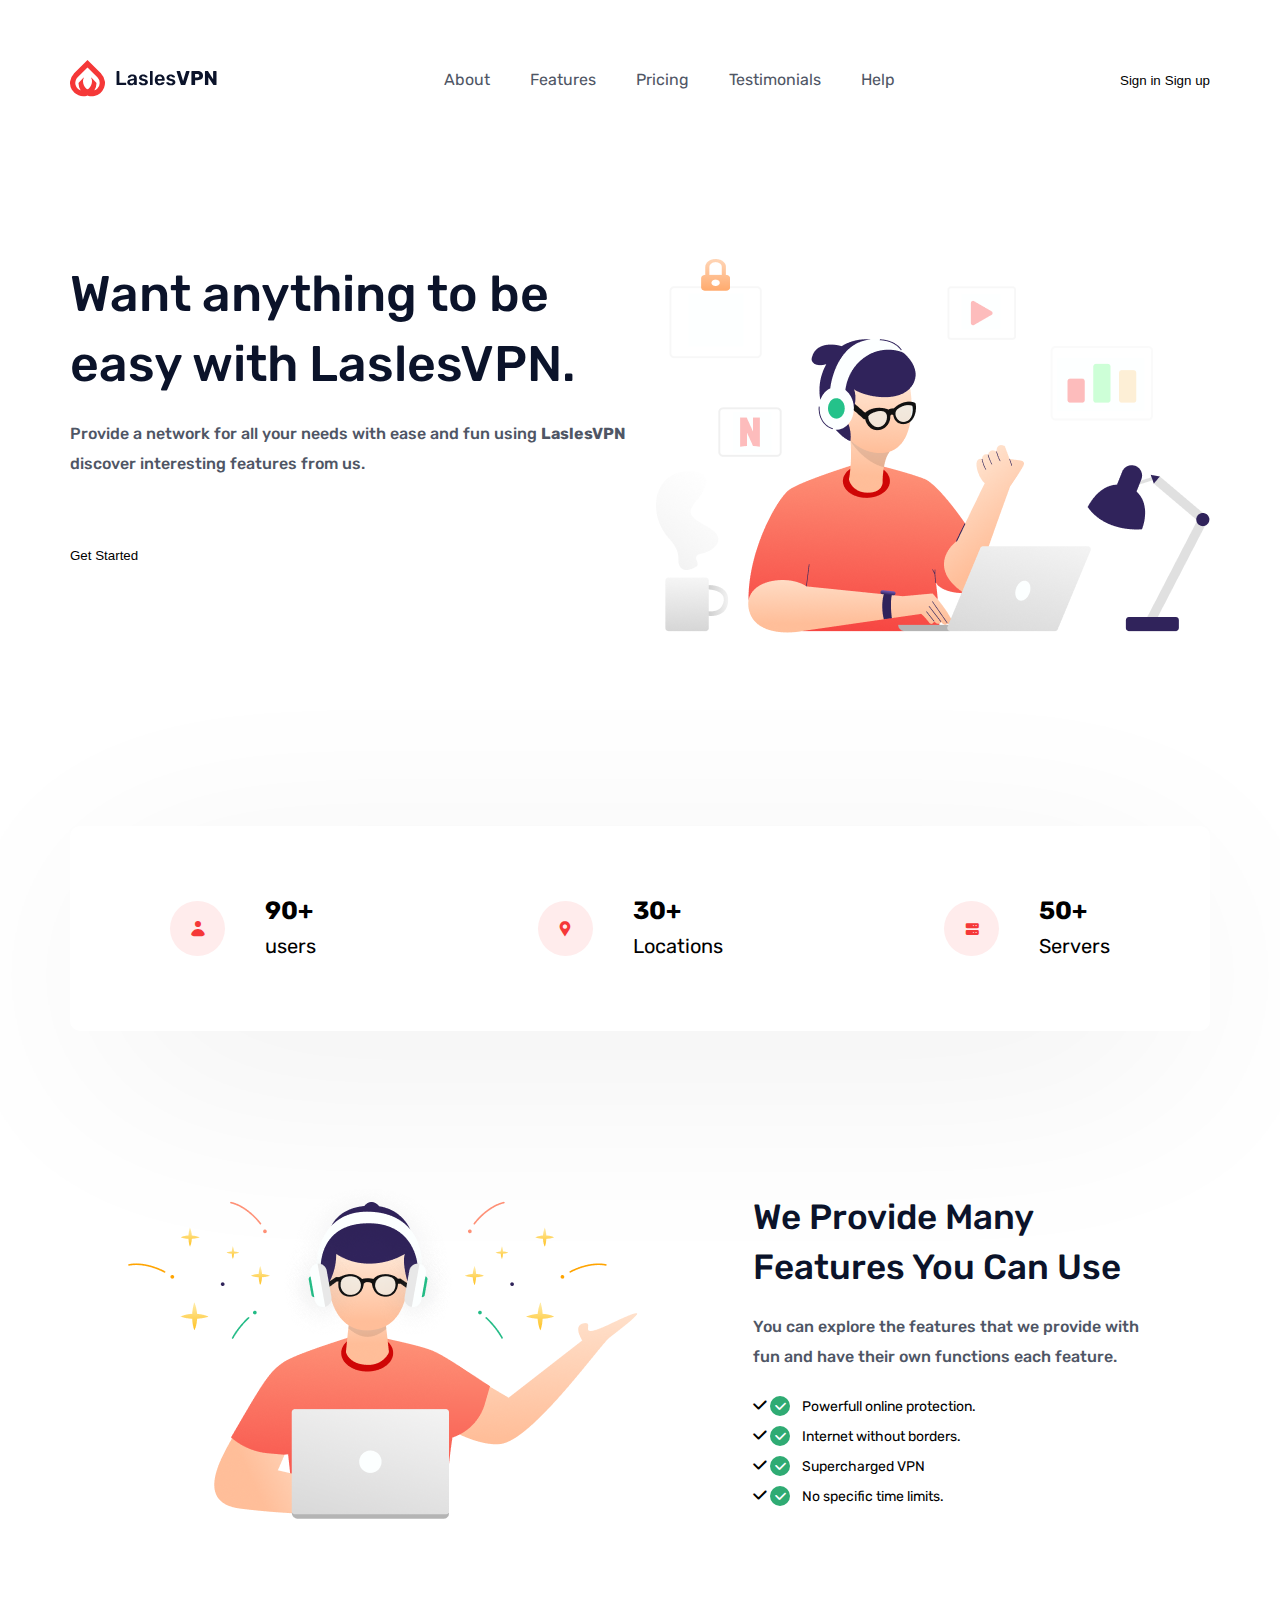
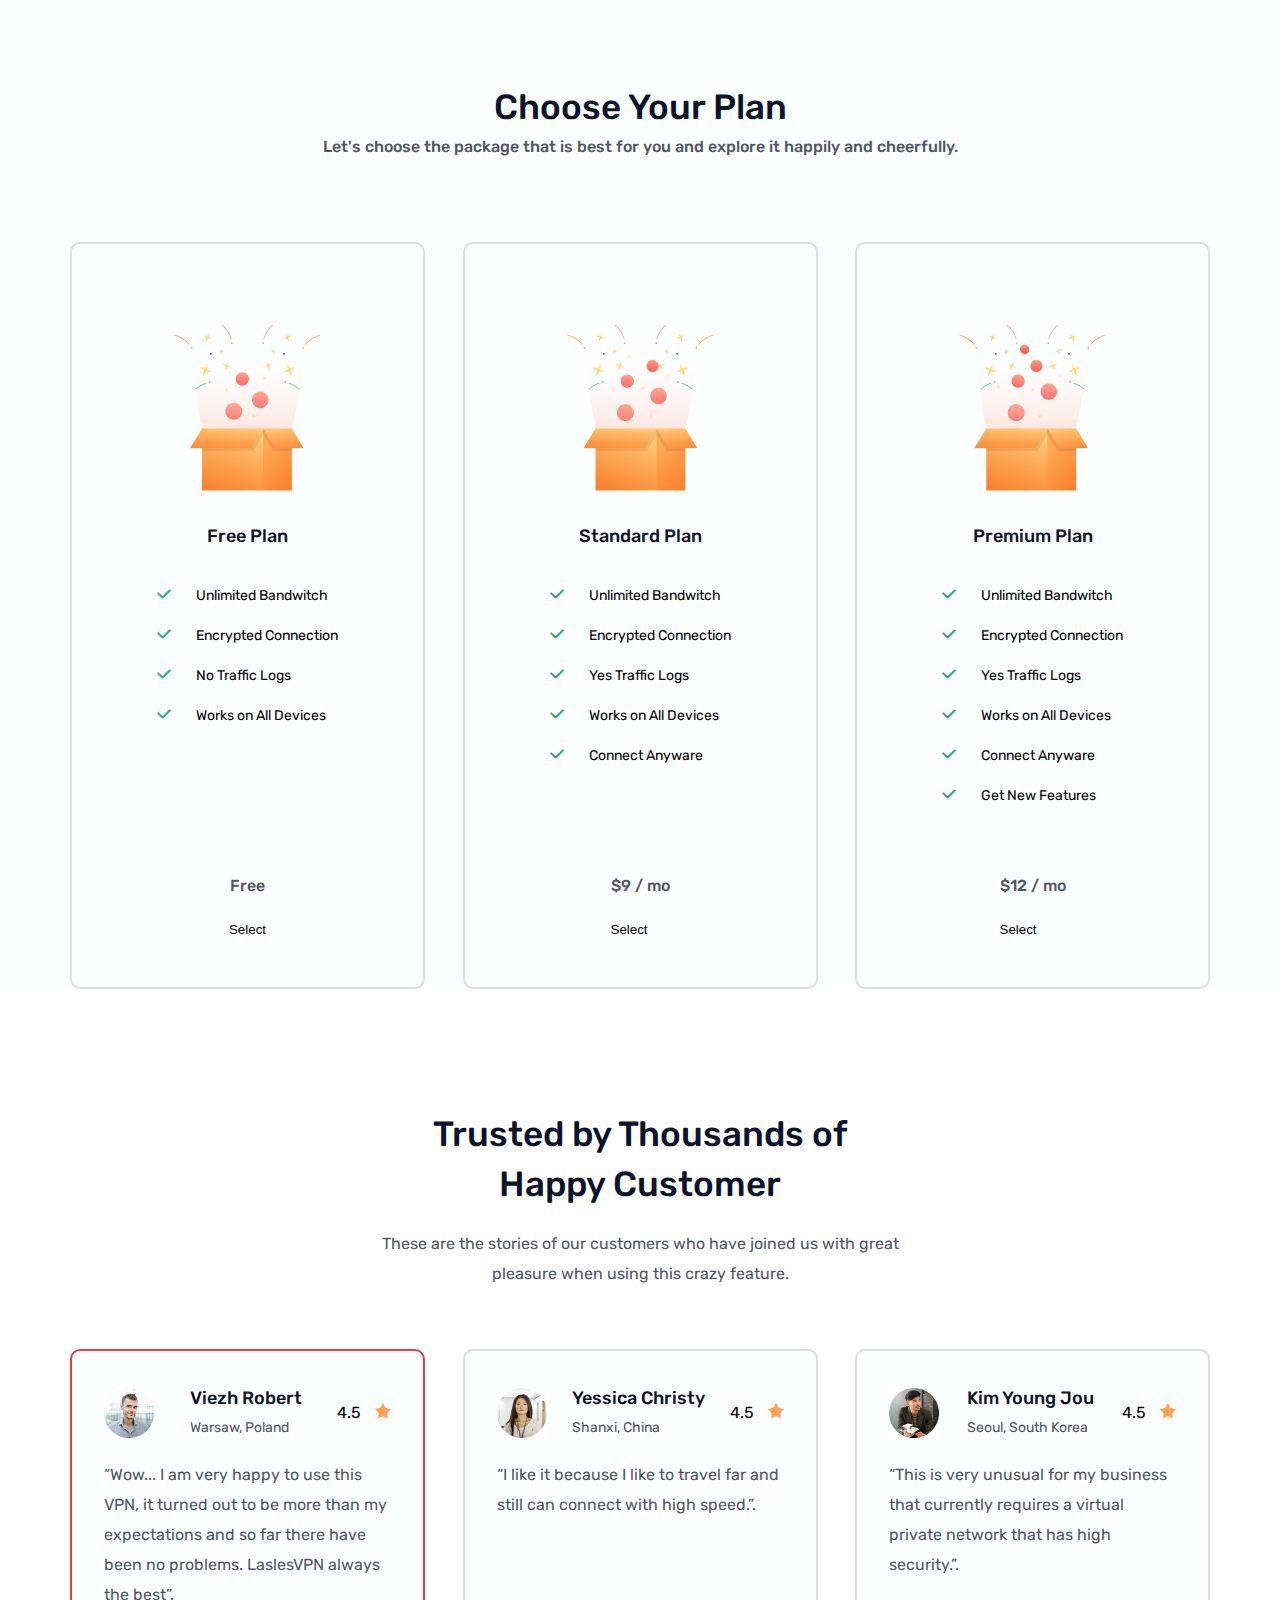
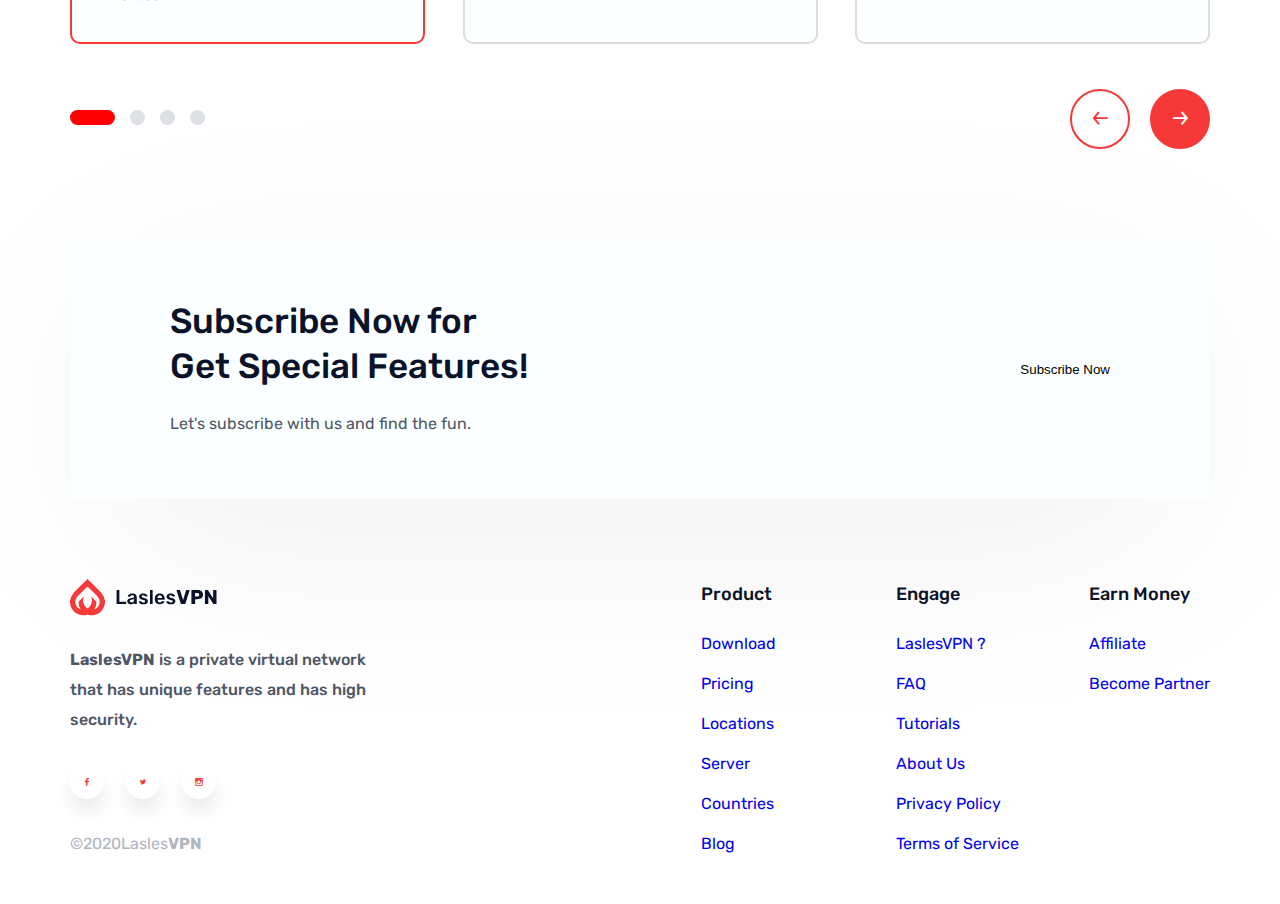
==== index.html @ aef0dad3 "footer section complete" ====
<!DOCTYPE html>
<html lang="en">

<head>
  <meta charset="UTF-8">
  <meta http-equiv="X-UA-Compatible" content="IE=edge">
  <meta name="description" content="LaslesVPN">
  <meta name="viewport" content="width=device-width, initial-scale=1.0">
  <title>LaslesVPN</title>
  <link rel="stylesheet" href="css/main.css">
  <link rel="shortcut icon" href="img/favicon.svg" type="image/x-icon">
  <link rel="stylesheet" href="icmoon/style.css">
  <link rel="preconnect" href="https://fonts.gstatic.com">
  <link href="https://fonts.googleapis.com/css2?family=Rubik:wght@300;400;500;700&display=swap" rel="stylesheet">
</head>

<body>
  <header class="page-header">
    <div class="conteiner page-header-flex">
      <a href="#">
        <img src="img/icon/logo.svg" alt="LaslesVPN">
      </a>
      <nav class="page-nav">
        <ul class="main-nav-list">
          <li class="main-nav-item">
            <a href="" class="main-nav-link">About</a>
          </li>
          <li class="main-nav-item">
            <a href="" class="main-nav-link">Features</a>
          </li>
          <li class="main-nav-item">
            <a href="" class="main-nav-link">Pricing</a>
          </li>
          <li class="main-nav-item">
            <a href="" class="main-nav-link">Testimonials</a>
          </li>
          <li class="main-nav-item">
            <a href="" class="main-nav-link">Help</a>
          </li>
        </ul>
      </nav>
      <div>
        <button class="main-btn">Sign in</button>
        <button class="main-btn main-btn--alt">Sign up</button>
      </div>
    </div>
  </header>
  <main class="main-selector">
    <section class="header-main">
      <div class="conteiner">
        <div class="header-content">
          <div class="header-content-text">
            <h1 class="header-content__title">Want anything to be easy with LaslesVPN.</h1>
            <p class="header-content__text">Provide a network for all your needs with ease and fun using <span
                class="header-b">LaslesVPN</span> discover interesting features from us.</p>
            <button class="main-btn header-content-btn">Get Started</button>
          </div>
          <div class="img-header">
            <img src="img/sec-1.png" alt="header image">
          </div>
        </div>
      </div>
    </section>
    <section class="count-users">
      <div class="conteiner">
        <ul class="stats">
          <li class="stats-item">
            <span class="stats-item__icon">
              <span class="icon-user"></span>
            </span>
            <div class="stats-item-txt-wrap">
              <span class="stats-item__title">90+</span>
              <span class="stats-item__text">users</span>
            </div>
          </li>
          <li class="stats-item">
            <span class="stats-item__icon">
              <span class="icon-loc"></span>
            </span>
            <div class="stats-item-txt-wrap">
              <span class="stats-item__title">30+</span>
              <span class="stats-item__text">Locations</span>
            </div>
          </li>
          <li class="stats-item">
            <span class="stats-item__icon">
              <span class="icon-serv"></span>
            </span>
            <div class="stats-item-txt-wrap">
              <span class="stats-item__title">50+</span>
              <span class="stats-item__text">Servers</span>
            </div>
          </li>
        </ul>
      </div>
    </section>
    <section class="provide-section">
      <div class="conteiner page-provide-flex">
        <div class="img-provide">
          <img src="img/sec-2.png" alt="provide image">
        </div>
        <div class="provide-content">
          <div class="provide-content-text">
            <h2 class="provide-content__title">We Provide Many Features You Can Use</h2>
            <p class="provide-content__text">You can explore the features that we provide with fun and have their own
              functions each feature.</p>
            <ul class="provide-list">
              <li class="provide-item">
                <span class="provide-item-icon"><span class="icon-check"></span></span><span class="txt-p">Powerfull
                  online protection.</span>
              </li>
              <li class="provide-item">
                <span class="icon-check provide-item-icon"></span><span class="txt-p">Internet without borders.</span>
              </li>
              <li class="provide-item">
                <span class="icon-check provide-item-icon"></span><span class="txt-p">Supercharged VPN</span>
              </li>
              <li class="provide-item">
                <span class="icon-check provide-item-icon"></span><span class="txt-p">No specific time limits.</span>
              </li>
            </ul>
          </div>
        </div>
      </div>
    </section>
    <section class="chose-plan-section">
      <div class="conteiner">
        <div class="chose-plan-header">
          <h2 class="chose-plan-header__title">Choose Your Plan</h2>
          <p class="chose-plan-header__text">Let's choose the package that is best for you and explore it happily and
            cheerfully.</p>
        </div>
        <div class="chose-plans">
          <div class="chose-plan chose-plan__free">
            <img src="img/plan/Free.png" alt="Free Plan">
            <h3 class="chose-plan-title">Free Plan</h3>
            <ul class="chose-plans-list">
              <li class="chose-plans-item">
                <span class="icon-check check-icon"></span><span class="txt-p">Unlimited Bandwitch</span>
              </li>
              <li class="chose-plans-item">
                <span class="icon-check check-icon"></span><span class="txt-p">Encrypted Connection</span>
              </li>
              <li class="chose-plans-item">
                <span class="icon-check check-icon"></span><span class="txt-p">No Traffic Logs</span>
              </li>
              <li class="chose-plans-item">
                <span class="icon-check check-icon"></span><span class="txt-p">Works on All Devices</span>
              </li>
            </ul>
            <div class="chose-plan-btn">
              <p class="chose-plan-header__text">Free</p>
              <button class="main-btn chose-btn">Select</button>
            </div>
          </div>
          <div class="chose-plan chose-plan__standert">
            <img src="img/plan/Standard.png" alt="Free Plan">
            <div class="chose-plan-wrap">
              <h3 class="chose-plan-title">Standard Plan</h3>
              <ul class="chose-plans-list">
                <li class="chose-plans-item">
                  <span class="icon-check check-icon"></span><span class="txt-p">Unlimited Bandwitch</span>
                </li>
                <li class="chose-plans-item">
                  <span class="icon-check check-icon"></span><span class="txt-p">Encrypted Connection</span>
                </li>
                <li class="chose-plans-item">
                  <span class="icon-check check-icon"></span><span class="txt-p">Yes Traffic Logs</span>
                </li>
                <li class="chose-plans-item">
                  <span class="icon-check check-icon"></span><span class="txt-p">Works on All Devices</span>
                </li>
                <li class="chose-plans-item">
                  <span class="icon-check check-icon"></span><span class="txt-p">Connect Anyware</span>
                </li>
              </ul>
            </div>
            <div class="chose-plan-btn">
              <p class="chose-plan-header__text">$9 / mo</p>
              <button class="main-btn chose-btn">Select</button>
            </div>
          </div>
          <div class="chose-plan chose-plan__premium">
            <img src="img/plan/Premium.png" alt="Free Plan">
            <h3 class="chose-plan-title">Premium Plan</h3>
            <ul class="chose-plans-list">
              <li class="chose-plans-item">
                <span class="icon-check check-icon"></span><span class="txt-p">Unlimited Bandwitch</span>
              </li>
              <li class="chose-plans-item">
                <span class="icon-check check-icon"></span><span class="txt-p">Encrypted Connection</span>
              </li>
              <li class="chose-plans-item">
                <span class="icon-check check-icon"></span><span class="txt-p">Yes Traffic Logs</span>
              </li>
              <li class="chose-plans-item">
                <span class="icon-check check-icon"></span><span class="txt-p">Works on All Devices</span>
              </li>
              <li class="chose-plans-item">
                <span class="icon-check check-icon"></span><span class="txt-p">Connect Anyware</span>
              </li>
              <li class="chose-plans-item">
                <span class="icon-check check-icon"></span><span class="txt-p">Get New Features</span>
              </li>
            </ul>
            <div class="chose-plan-btn">
              <p class="chose-plan-header__text">$12 / <span class="chose-month">mo</span></p>
              <button class="main-btn chose-btn">Select</button>
            </div>
          </div>
        </div>
      </div>
    </section>
    <section class="testimonials-section">
      <div class="conteiner">
        <div class="testimonials-header">
          <h2 class="testimonials-header__title">Trusted by Thousands of Happy Customer</h2>
          <p class="testimonials-header__text">These are the stories of our customers who have joined us with great
            pleasure when using this crazy feature.</p>
        </div>
        <div class="testimonials-reviews">
          <div class="testimonials-reviews-post testimonials-reviews__post--active ">
            <div class="testimonials-user-wrap">
              <span class="testimonials-img-user ">
                <img src="img/icon/post-1.jpg" alt="user post">
              </span>
              <div class="testimonials-user-loc">
                <h3 class="testimonials-user__title">Viezh Robert</h3>
                <p class="testimonials-user__text">Warsaw, Poland</p>
              </div>
              <div class="testimonials-raiting-user">
                <span class="star-item__title">4.5</span>
                <span class="icon-star star-item__icon"></span>
              </div>
            </div>
            <p class="testimonials-reviews-text">“Wow... I am very happy to use this VPN, it turned out to be more than
              my expectations and so far there have been no problems. LaslesVPN always the best”.</p>
          </div>
          <div class="testimonials-reviews-post">
            <div class="testimonials-user-wrap">
              <span class="testimonials-img-user">
                <img src="img/icon/post-2.jpg" alt="user post">
              </span>
              <div class="testimonials-user-loc">
                <h3 class="testimonials-user__title">Yessica Christy</h3>
                <p class="testimonials-user__text">Shanxi, China</p>
              </div>
              <div class="testimonials-raiting-user">
                <span class="star-item__title">4.5</span>
                <span class="icon-star star-item__icon"></span>
              </div>
            </div>
            <p class="testimonials-reviews-text">“I like it because I like to travel far and still can connect with high
              speed.”.</p>
          </div>
          <div class="testimonials-reviews-post">
            <div class="testimonials-user-wrap">
              <span class="testimonials-img-user">
                <img src="img/icon/post-3.jpg" alt="user post">
              </span>
              <div class="testimonials-user-loc">
                <h3 class="testimonials-user__title">Kim Young Jou</h3>
                <p class="testimonials-user__text">Seoul, South Korea</p>
              </div>
              <div class="testimonials-raiting-user">
                <span class="star-item__title">4.5</span>
                <span class="icon-star star-item__icon"></span>
              </div>
            </div>
            <p class="testimonials-reviews-text">“This is very unusual for my business that currently requires a virtual
              private network that has high security.”.</p>
          </div>
        </div>
        <div class="slider">
          <div class="slider__controls">
            <ul class="slider__bulets">
              <li class="slider__bullets-item">
                <button class="slider__bullets-button slider__bullets-button--active" aria-label="slide 1"></button>
              </li>
              <li class="slider__bullets-item">
                <button class="slider__bullets-button" aria-label="slide 2"></button>
              </li>
              <li class="slider__bullets-item">
                <button class="slider__bullets-button" aria-label="slide 3"></button>
              </li>
              <li class="slider__bullets-item">
                <button class="slider__bullets-button" aria-label="slide 4"></button>
              </li>
            </ul>
            <div class="slider__buttons">
              <button class="slider__buttons-item"><span class="icon-left"></span></button>
              <button class="slider__buttons-item slider__buttons-item--active"><span
                  class="icon-right"></span></button>
            </div>
          </div>
        </div>
      </div>
    </section>
    <section class="subscribe-section">
      <div class="conteiner subscribe-flex">
        <div class="subscribe-wrap">
          <div class="subscribe-item-txt-wrap">
            <h2 class="subscribe-item__title">Subscribe Now for Get Special Features!</h2>
            <p class="subscribe-item__text">Let's subscribe with us and find the fun.</p>
          </div>
          <button class="subscribe-btn">Subscribe Now</button>
        </div>
      </div>
    </section>
  </main>
  <footer class="ft-main">
    <div class="conteiner">
      <div class="ft-content">
        <div class="ft-content__wrap">
          <a href="#" class="ft-logo">
            <img src="img/icon/logo.svg" alt="LaslesVPN">
          </a>
          <p class="ft-txt ft-txt__p"><span class="header-b">LaslesVPN</span> is a private virtual network that has
            unique
            features and has high security.</p>
          <ul class="ft-social-list">
            <li class="ft-social-item"><a href="#" class="ft-social-link"><span
                  class="icon-fb icon-fb--alt "></span></a></li>
            <li class="ft-social-item"><a href="#" class="ft-social-link"><span
                  class="icon-twit icon-twit--alt"></span></a></li>
            <li class="ft-social-item"><a href="#" class="ft-social-link"><span
                  class="icon-insta icon-insta--alt"></span></a></li>
          </ul>
          <p class="ft-copy-txt">©2020Lasles<span class="header-b">VPN</span></p>
        </div>
        <div class="ft__link-wrap">
          <div class="ft__product-link">
            <h3 class="ft-product-title">Product</h3>
            <nav class="ft-product">
              <ul class="ft-product-list">
                <li class="ft-product-item">
                  <a href="#" class="ft-product-link">Download</a>
                </li>
                <li class="ft-product-item">
                  <a href="#" class="ft-product-link">Pricing</a>
                </li>
                <li class="ft-product-item">
                  <a href="#" class="ft-product-link">Locations</a>
                </li>
                <li class="ft-product-item">
                  <a href="#" class="ft-product-link">Server</a>
                </li>
                <li class="ft-product-item">
                  <a href="#" class="ft-product-link">Countries</a>
                </li>
                <li class="ft-product-item">
                  <a href="#" class="ft-product-link">Blog</a>
                </li>
              </ul>
            </nav>
          </div>
          <div class="ft__engage-link">
            <h3 class="ft-product-title">Engage</h3>
            <nav class="ft-product">
              <ul class="ft-product-list">
                <li class="ft-product-item">
                  <a href="#" class="ft-engage-link">LaslesVPN ? </a>
                </li>
                <li class="ft-product-item">
                  <a href="#" class="ft-product-link">FAQ</a>
                </li>
                <li class="ft-product-item">
                  <a href="#" class="ft-product-link">Tutorials</a>
                </li>
                <li class="ft-product-item">
                  <a href="#" class="ft-product-link">About Us</a>
                </li>
                <li class="ft-product-item">
                  <a href="#" class="ft-product-link">Privacy Policy</a>
                </li>
                <li class="ft-product-item">
                  <a href="#" class="ft-product-link">Terms of Service</a>
                </li>
              </ul>
            </nav>
          </div>
          <div class="ft__money-link">
            <h3 class="ft-product-title">Earn Money</h3>
            <nav class="ft-product">
              <ul class="ft-product-list">
                <li class="ft-product-item">
                  <a href="#" class="ft-product-link">Affiliate</a>
                </li>
                <li class="ft-product-item">
                  <a href="#" class="ft-product-link">Become Partner</a>
                </li>
              </ul>
            </nav>
          </div>
        </div>
      </div>
    </div>
  </footer>
</body>

</html>
---- css/main.css ----
html,
body,
div,
span,
applet,
object,
iframe,
h1,
h2,
h3,
h4,
h5,
h6,
p,
blockquote,
pre,
a,
abbr,
acronym,
address,
big,
cite,
code,
del,
dfn,
em,
img,
ins,
kbd,
q,
s,
samp,
small,
strike,
strong,
sub,
sup,
tt,
var,
b,
u,
i,
center,
dl,
dt,
dd,
ol,
ul,
li,
fieldset,
form,
label,
legend,
table,
caption,
tbody,
tfoot,
thead,
tr,
th,
td,
article,
aside,
canvas,
details,
embed,
figure,
figcaption,
footer,
header,
hgroup,
menu,
nav,
output,
ruby,
section,
summary,
time,
mark,
audio,
video {
  margin: 0;
  padding: 0;
  border: 0;
  font-size: 100%;
  font: inherit;
  vertical-align: baseline;
}

*,
*:before,
*:after {
  box-sizing: border-box;
}

/* HTML5 display-role reset for older browsers */
article,
aside,
details,
figcaption,
figure,
footer,
header,
hgroup,
menu,
nav,
section {
  display: block;
}

body {
  line-height: 1;
}

ol,
ul {
  list-style: none;
}

*,
li {
  text-decoration: none;
}

blockquote,
q {
  quotes: none;
}

blockquote:before,
blockquote:after,
q:before,
q:after {
  content: '';
  content: none;
}

table {
  border-collapse: collapse;
  border-spacing: 0;
}

/* !=-----= */
*,
*:before,
*:after {
  /* box-shadow: 0 0 5px #ccc; */
}

/* todo --- style----- */

body {
  font-family: 'Rubik', sans-serif;
}

h1 {
  font-weight: 500;
  font-size: 50px;
  line-height: 70px;
  color: #0b132a;
}

.header-b {
  font-weight: bold;
}

h2 {
  font-weight: 500;
  font-size: 35px;
  line-height: 50px;
  color: #0b132a;
}

h3 {
  font-weight: 500;
  font-size: 18px;
  line-height: 30px;
  color: #0b132a;
}

p {
  font-style: normal;
  font-weight: 500;
  font-size: 16px;
  line-height: 30px;
  color: #4f5665;
}

button {
  border: 0;
  margin: 0;
  padding: 0;
  background: none;
  cursor: pointer;
}

.conteiner {
  max-width: 1170px;
  margin-right: auto;
  margin-left: auto;
  padding-right: 15px;
  padding-left: 15px;
}

.page-header {
  padding-top: 50px;
  padding-bottom: 50px;
}

.page-header-flex {
  display: flex;
  align-items: center;
  justify-content: space-between;
}

.page-provide-flex {
  display: flex;
  align-items: center;
  justify-content: space-around;
}

.main-nav-list {
  display: flex;
}

.main-nav-link {
  display: inline-block;
  padding: 20px;
  line-height: 19px;
  color: #4f5665;
}

.count-users {
  margin-top: 90px;
  margin-bottom: 150px;
}

.stats {
  display: flex;
  justify-content: space-between;
  position: relative;
  padding: 70px 100px;
  background: white;
  border-radius: 10px;
  /* outline: 1px solid red; */
}

.stats:before {
  content: '';
  position: absolute;
  background: #000;
  z-index: -1;
  top: 52px;
  bottom: -42px;
  left: 35px;
  right: 35px;
  opacity: 0.06;
  border-radius: 10px;
  filter: blur(114px);
}

.stats-item {
  display: flex;
  align-items: center;
}

.stats-item-txt-wrap {
  display: flex;
  flex-direction: column;
}

.stats-item__icon {
  display: inline-flex;
  justify-content: center;
  align-items: center;
  width: 55px;
  height: 55px;
  border-radius: 50%;
  background: #ffecec;
  color: #fff;
  margin-right: 40px;
}

.stats-item__title {
  font-style: normal;
  font-weight: bold;
  font-size: 25px;
  line-height: 30px;
}

.stats-item__text {
  font-style: normal;
  font-weight: 400;
  font-size: 20px;
  line-height: 30px;
  margin-top: 5px;
}

.header-content {
  display: inline-flex;
  margin-top: 100px;
  margin-bottom: 100px;
}

.header-content__title {
  margin-bottom: 20px;
}

.header-content__text {
  margin-bottom: 68px;
}

.header-content {}

.main-btn {}

.header-content-btn {}

.img-header {}

.icon-loc,
.icon-user,
.icon-serv {
  color: #f53838;
}

.provide-content {
  width: 35%;
}

.provide-content__title {
  font-style: normal;
  margin-bottom: 20px;
}

.provide-content__text {
  font-style: normal;
  margin-bottom: 20px;
}

.provide-item {
  font-weight: 400;
  font-size: 14px;
  line-height: 30px;
}

.provide-item:before {
  content: '\e900';
  font-family: 'icomoon' !important;
  speak: never;
  font-style: normal;
  font-weight: normal;
  font-variant: normal;
  text-transform: none;
  line-height: 1;
}

.provide-item-icon {
  width: 20px;
  height: 20px;
  background: #2fab73;
  border-radius: 50%;
  font-size: 80%;
  padding-top: 1px;
  padding-left: 1px;
  display: inline-flex;
  justify-content: center;
  align-items: center;
  color: #fff;
  margin-right: 12px;
}

.txt-p {
  font-weight: 400;
  font-size: 14px;
  line-height: 30px;
}

.block {
  height: 150px;
}

.chose-plan-section {
  margin-top: 80px;
  background: #fcffff;
}

.chose-plan-header {
  text-align: center;
  padding-top: 80px;
  padding-bottom: 60px;
}

.chose-plans {
  display: flex;
  justify-content: space-between;
}

.chose-plan {
  display: flex;
  align-items: center;
  flex-flow: column wrap;
  padding: 80px 85px 50px 85px;
  background: #fcffff;
  border: 2px solid #dddddd;
  border-radius: 10px;
}

.chose-plan-title {
  padding-top: 30px;
  padding-bottom: 30px;
  text-align: center;
}

.chose-plan__free {}

.chose-plans-list {
  padding-bottom: 50px;
}

.check-icon {
  color: #2fab73;
  padding-right: 25px;
}

.chose-plans-item {
  font-weight: 400;
  font-size: 14px;
  line-height: 30px;
  margin-bottom: 10px;
}


.chose-plan-btn {
  margin-top: auto;
}

.chose-plan-header__text {
  text-align: center;
  padding-bottom: 20px;
}

.chose-btn {
  align-items: center;
}

.testimonials-section {
  margin-top: 120px;
  margin-bottom: 90px;
}

.testimonials-header {
  text-align: center;
  padding-right: 27%;
  padding-left: 27%;
}

.testimonials-header__title {
  font-weight: 500;
  font-size: 35px;
  line-height: 50px;
  margin-bottom: 20px;
}

.testimonials-header__text {
  font-weight: 400;
  font-size: 16px;
  line-height: 30px;
  margin-bottom: 60px;
}

.testimonials-reviews {
  display: flex;
  justify-content: space-between;
}

.testimonials-user-wrap {
  display: flex;
  flex-direction: row;
  justify-content: space-between;
  align-items: center;
  margin-bottom: 17px;
}

.testimonials-img-user {
  height: 50px;
  width: 50px;
  border-radius: 50%;
}

.testimonials-user-loc {
  /* display: flex;flex-direction: column; */
}

.testimonials-reviews-post {
  padding: 32px;
  background: #FCFFFF;
  border: 2px solid #dddddd;
  box-sizing: border-box;
  border-radius: 10px;
  width: 355px;
  margin-bottom: 45px;
}

.testimonials-reviews-post:hover {
  border: 2px solid #f53838;
}

.testimonials-reviews__post--active {
  border: 2px solid #f53838;
}

.testimonials-user__title {
  font-weight: 500;
  font-size: 18px;
  line-height: 30px;
}

.testimonials-user__text {
  font-weight: 400;
  font-size: 14px;
  line-height: 30px;
}

.testimonials-reviews-text {
  font-weight: 400;
  font-size: 16px;
  line-height: 30px;
}

.star-item__title {
  font-weight: 400;
  font-size: 16px;
  line-height: 30px;
  margin-right: 10px;
}

.star-item__icon {
  color: #fea250;
  height: 14px;
  width: 14px;
  right: inherit;
}

.slider__bulets {
  display: flex;

}

.slider__bullets-item {
  margin-right: 15px;
}

.slider__bullets-button {
  width: 15px;
  height: 15px;
  background: #dde0e4;
  border-radius: 50%;
}

.slider__bullets-button--active {
  background: red;
  width: 45px;
  border-radius: 15px;
}

.slider__controls {
  width: 100%;
  display: flex;
  align-items: center;
  justify-content: space-between;
}

.slider__buttons {}

.slider__buttons-item {
  height: 60px;
  width: 60px;
  border-radius: 50%;
  color: #f53838;
  border: 2px solid #f53838;
}

.slider__buttons-item:first-child {
  margin-right: 16px;
}

.slider__buttons-item--active {
  background: #f53838;
  color: #fcffff;
}

.subscribe-section {
  margin-top: 90px;
}

.subscribe-flex {}

.subscribe-wrap {
  display: flex;
  justify-content: space-between;
  align-items: center;
  padding: 60px 100px;
  padding-top: 60px;
  padding-left: 100px;
  background: #fcffff;
  position: relative;
}

.subscribe-wrap:before {
  content: '';
  position: absolute;
  background: #0d1025;
  z-index: -1;
  top: 52px;
  bottom: -42px;
  left: 35px;
  right: 35px;
  opacity: 0.06;
  border-radius: 10px;
  filter: blur(114px);
}

.subscribe-item-txt-wrap {
  display: flex;
  flex-direction: column;
  width: 39%;
}

.subscribe-item__title {
  font-weight: 500;
  font-size: 35px;
  line-height: 45px;
  margin-bottom: 20px;
}

.subscribe-item__text {
  font-weight: 400;
  font-size: 16px;
  line-height: 30px;
}

.subscribe-btn {}

.ft-main {
  margin-top: 80px;
  margin-bottom: 35px;
}

.ft-content {
  display: flex;
  justify-content: space-between;
  align-items: flex-start;
}

.ft__link-wrap {
  display: flex;
  justify-content: space-between;
  flex-shrink: 0;
}

.ft-content__wrap {
  margin-right: 150px;
}

.ft__product-link {
  margin-right: 120px;
}

.ft__engage-link {
  margin-right: 70px;
}

.ft-txt__p {
  padding-right: 150px;
}

.fi-wrap {}

.fi-wrap:first-child {
  margin-right: 150px;
}

.ft-logo {
  display: inline-flex;
}

.ft-txt {
  padding-top: 26px;
  font-weight: 500;
  font-size: 16px;
  line-height: 30px;
  padding-bottom: 30px;
}

.ft-social-list {
  display: flex;
  align-items: center;
  margin-bottom: 30px;
}

.ft-social-item {
  display: flex;
  align-items: center;
  margin-right: 22px;
}

.ft-social-link {
  text-decoration: none;
  color: #f53838;
  /* background: transparent; */
  font-size: 14px;
  border-radius: 50%;
  padding: 10px;
  height: 34px;
  width: 34px;
  box-shadow: 0px 13px 18px rgba(17, 19, 35, 0.08);
  position: relative;
}

.icon-fb--alt {}

.icon-twit--alt {}

.icon-insta--alt {}

.ft-copy-txt {
  font-weight: 400;
  font-size: 16px;
  line-height: 30px;
  color: #afb5c0;
}

.ft-product-title {
  margin-bottom: 20px;
}

.ft-product {
  font-weight: 500;
  font-size: 18px;
  line-height: 30px;
}

.ft-product-list {}

.ft-product-item {
  margin-bottom: 10px;
  font-weight: 400;
  font-size: 16px;
  line-height: 30px;
}

.ft-product-link {}
---- icmoon/style.css ----
@font-face {
  font-family: 'icomoon';
  src: url('../fonts/icomoon.woff?62gae7') format('woff');
  font-weight: normal;
  font-style: normal;
  font-display: block;
}

[class^="icon-"],
[class*=" icon-"] {
  /* use !important to prevent issues with browser extensions that change fonts */
  font-family: 'icomoon' !important;
  speak: never;
  font-style: normal;
  font-weight: normal;
  font-variant: normal;
  text-transform: none;
  line-height: 1;

  /* Better Font Rendering =========== */
  -webkit-font-smoothing: antialiased;
  -moz-osx-font-smoothing: grayscale;
}

.icon-fb:before {
  content: "\e901";
}

.icon-insta:before {
  content: "\e902";
}

.icon-twit:before {
  content: "\e906";
}

.icon-right:before {
  content: "\e908";
}

.icon-left:before {
  content: "\e909";
}

.icon-check:before {
  content: "\e900";
}

.icon-loc:before {
  content: "\e903";
}

.icon-serv:before {
  content: "\e904";
}

.icon-star:before {
  content: "\e905";
}

.icon-user:before {
  content: "\e907";
}

.icon-menu:before {
  content: "\e9bd";
}
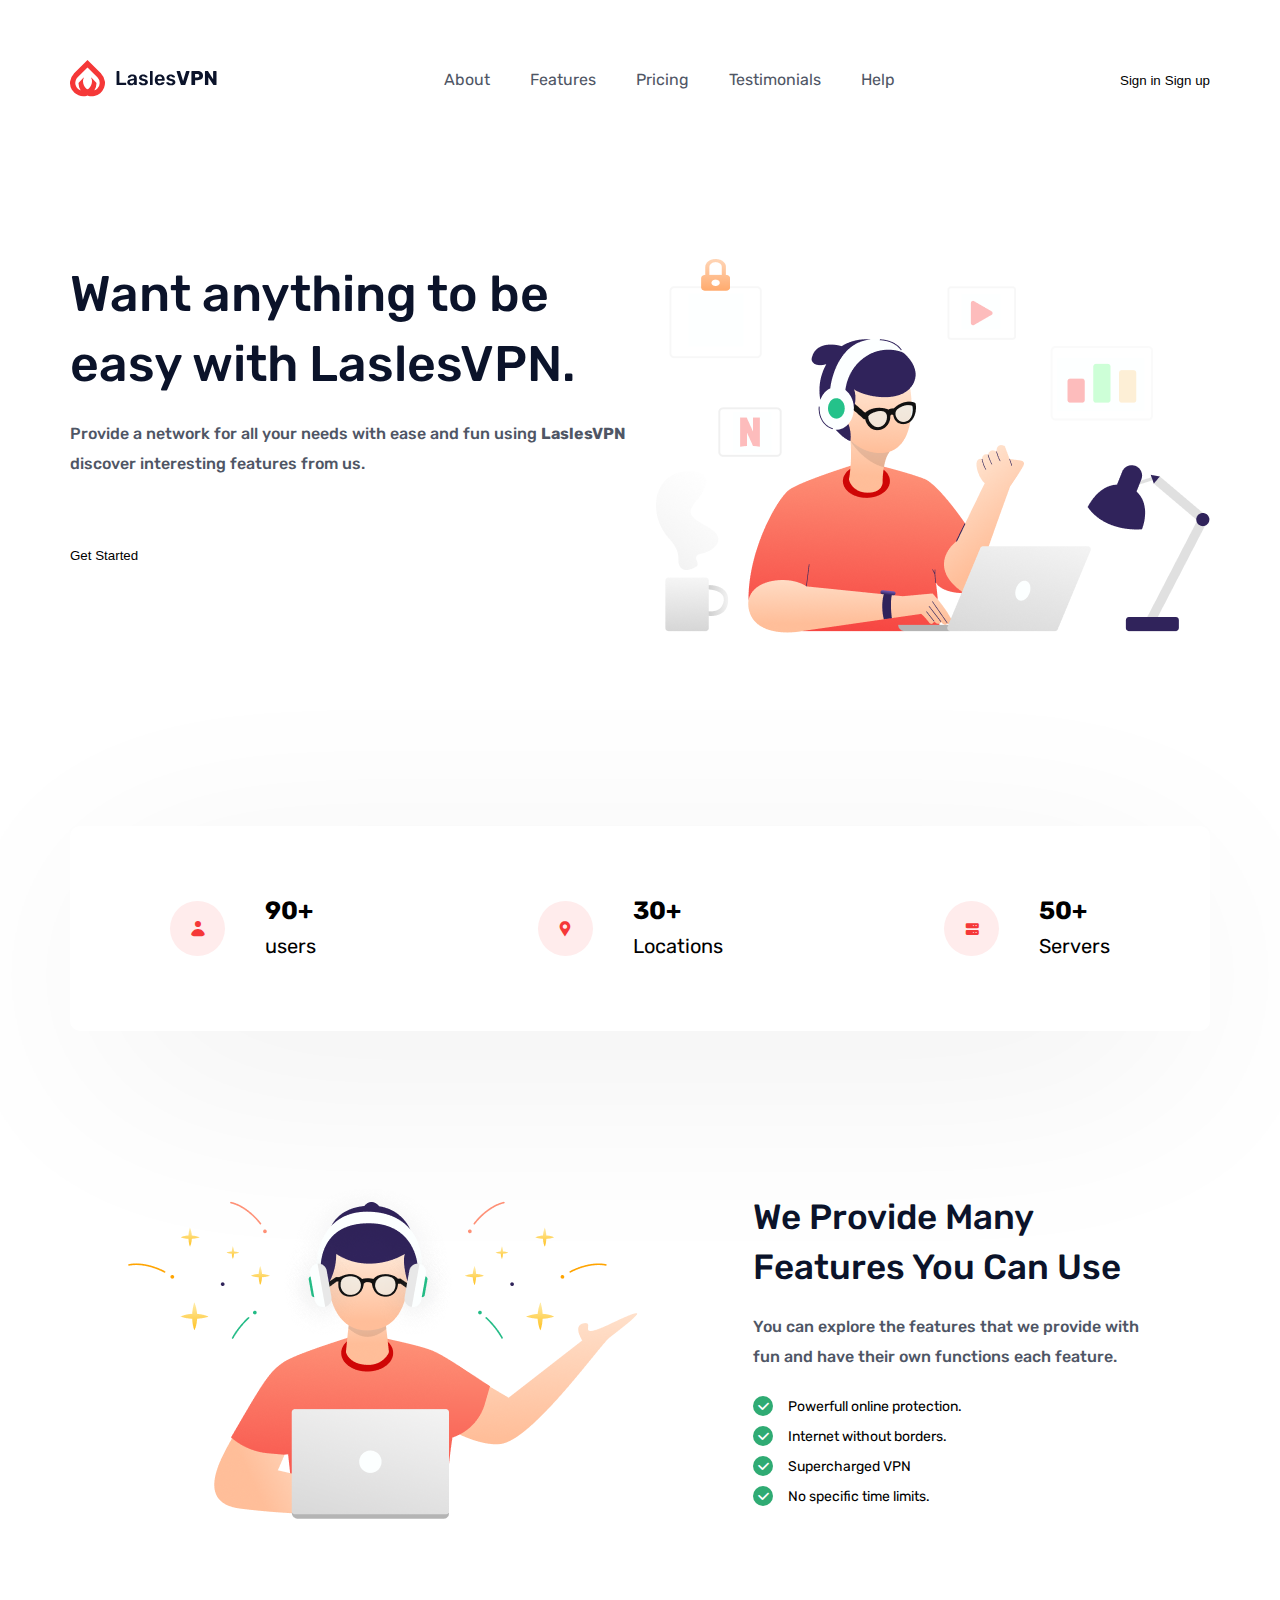
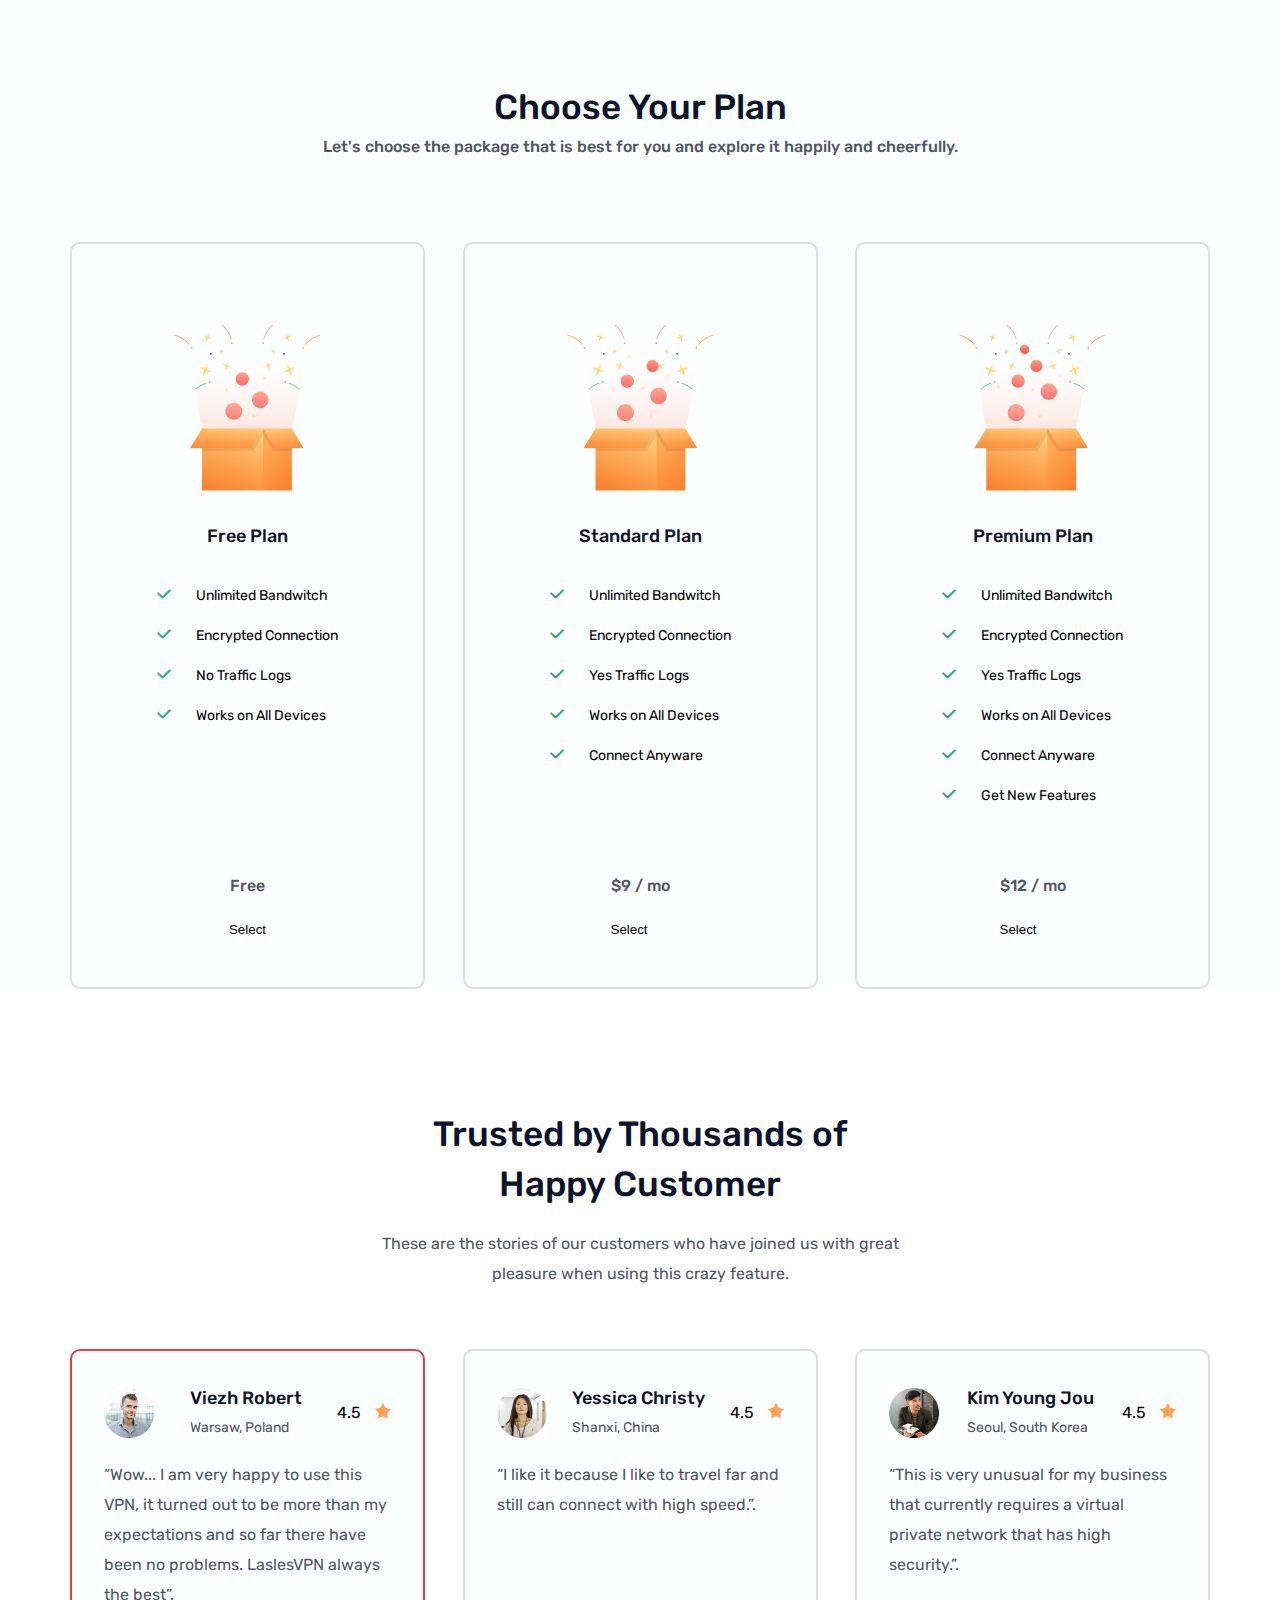
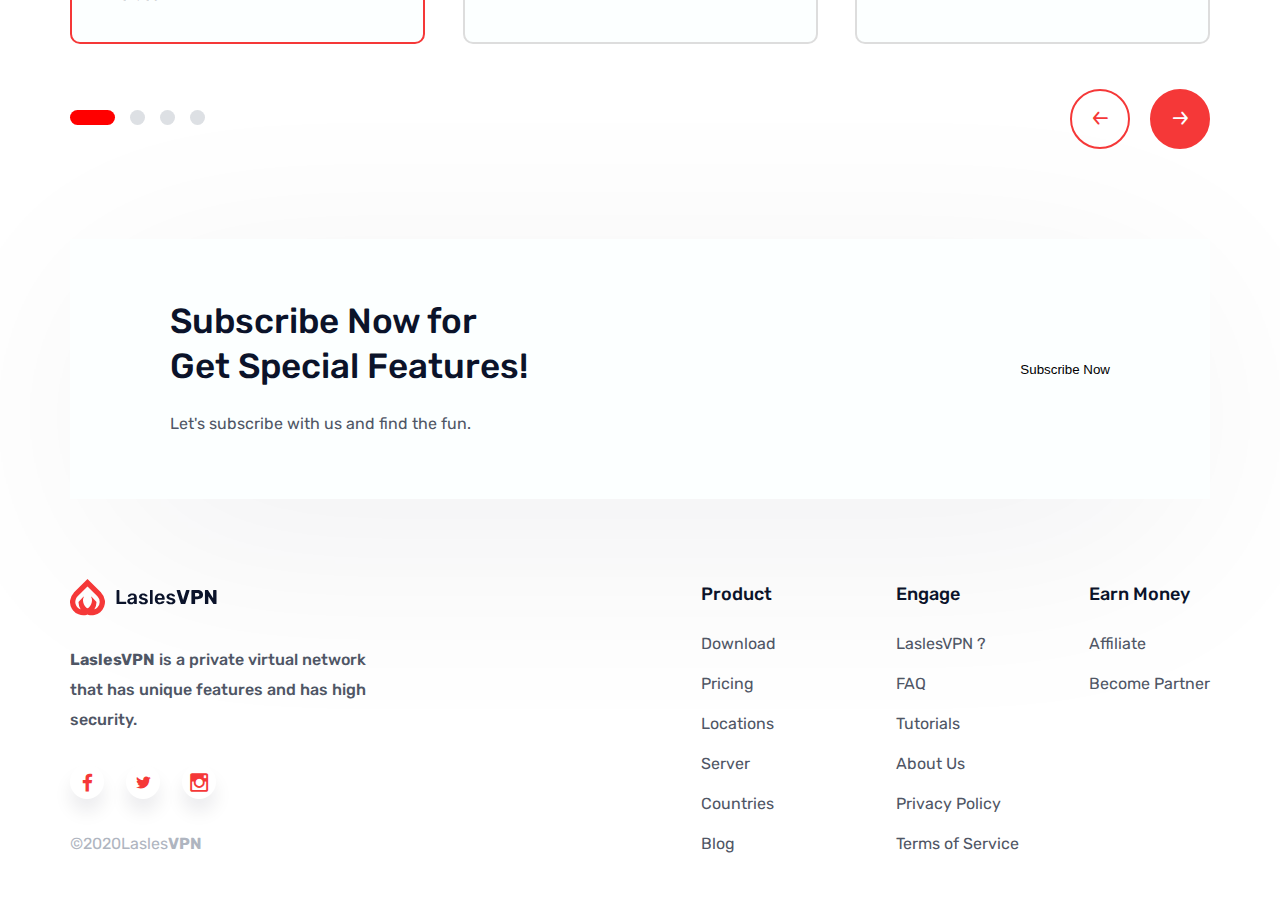
==== commit 22765c67: "fixed footer & features" ====
--- a/index.html
+++ b/index.html
@@ -106,17 +106,16 @@
               functions each feature.</p>
             <ul class="provide-list">
               <li class="provide-item">
-                <span class="provide-item-icon"><span class="icon-check"></span></span><span class="txt-p">Powerfull
-                  online protection.</span>
+                <span class="txt-p">Powerfull online protection.</span>
               </li>
               <li class="provide-item">
-                <span class="icon-check provide-item-icon"></span><span class="txt-p">Internet without borders.</span>
+                <span class="txt-p">Internet without borders.</span>
               </li>
               <li class="provide-item">
-                <span class="icon-check provide-item-icon"></span><span class="txt-p">Supercharged VPN</span>
+                <span class="txt-p">Supercharged VPN</span>
               </li>
               <li class="provide-item">
-                <span class="icon-check provide-item-icon"></span><span class="txt-p">No specific time limits.</span>
+                <span class="txt-p">No specific time limits.</span>
               </li>
             </ul>
           </div>
@@ -334,22 +333,22 @@
             <nav class="ft-product">
               <ul class="ft-product-list">
                 <li class="ft-product-item">
-                  <a href="#" class="ft-product-link">Download</a>
-                </li>
-                <li class="ft-product-item">
-                  <a href="#" class="ft-product-link">Pricing</a>
-                </li>
-                <li class="ft-product-item">
-                  <a href="#" class="ft-product-link">Locations</a>
-                </li>
-                <li class="ft-product-item">
-                  <a href="#" class="ft-product-link">Server</a>
-                </li>
-                <li class="ft-product-item">
-                  <a href="#" class="ft-product-link">Countries</a>
-                </li>
-                <li class="ft-product-item">
-                  <a href="#" class="ft-product-link">Blog</a>
+                  <a href="#" class="ft__link">Download</a>
+                </li>
+                <li class="ft-product-item">
+                  <a href="#" class="ft__link">Pricing</a>
+                </li>
+                <li class="ft-product-item">
+                  <a href="#" class="ft__link">Locations</a>
+                </li>
+                <li class="ft-product-item">
+                  <a href="#" class="ft__link">Server</a>
+                </li>
+                <li class="ft-product-item">
+                  <a href="#" class="ft__link">Countries</a>
+                </li>
+                <li class="ft-product-item">
+                  <a href="#" class="ft__link">Blog</a>
                 </li>
               </ul>
             </nav>
@@ -359,22 +358,22 @@
             <nav class="ft-product">
               <ul class="ft-product-list">
                 <li class="ft-product-item">
-                  <a href="#" class="ft-engage-link">LaslesVPN ? </a>
-                </li>
-                <li class="ft-product-item">
-                  <a href="#" class="ft-product-link">FAQ</a>
-                </li>
-                <li class="ft-product-item">
-                  <a href="#" class="ft-product-link">Tutorials</a>
-                </li>
-                <li class="ft-product-item">
-                  <a href="#" class="ft-product-link">About Us</a>
-                </li>
-                <li class="ft-product-item">
-                  <a href="#" class="ft-product-link">Privacy Policy</a>
-                </li>
-                <li class="ft-product-item">
-                  <a href="#" class="ft-product-link">Terms of Service</a>
+                  <a href="#" class="ft__link">LaslesVPN ? </a>
+                </li>
+                <li class="ft-product-item">
+                  <a href="#" class="ft__link">FAQ</a>
+                </li>
+                <li class="ft-product-item">
+                  <a href="#" class="ft__link">Tutorials</a>
+                </li>
+                <li class="ft-product-item">
+                  <a href="#" class="ft__link">About Us</a>
+                </li>
+                <li class="ft-product-item">
+                  <a href="#" class="ft__link">Privacy Policy</a>
+                </li>
+                <li class="ft-product-item">
+                  <a href="#" class="ft__link">Terms of Service</a>
                 </li>
               </ul>
             </nav>
@@ -384,10 +383,10 @@
             <nav class="ft-product">
               <ul class="ft-product-list">
                 <li class="ft-product-item">
-                  <a href="#" class="ft-product-link">Affiliate</a>
-                </li>
-                <li class="ft-product-item">
-                  <a href="#" class="ft-product-link">Become Partner</a>
+                  <a href="#" class="ft__link">Affiliate</a>
+                </li>
+                <li class="ft-product-item">
+                  <a href="#" class="ft__link">Become Partner</a>
                 </li>
               </ul>
             </nav>
--- a/css/main.css
+++ b/css/main.css
@@ -353,6 +353,19 @@
   font-variant: normal;
   text-transform: none;
   line-height: 1;
+
+  width: 20px;
+  height: 20px;
+  background: #2fab73;
+  border-radius: 50%;
+  font-size: 80%;
+  padding-top: 1px;
+  padding-left: 1px;
+  display: inline-flex;
+  justify-content: center;
+  align-items: center;
+  color: #fff;
+  margin-right: 12px;
 }
 
 .provide-item-icon {
@@ -709,9 +722,9 @@
   text-decoration: none;
   color: #f53838;
   /* background: transparent; */
-  font-size: 14px;
+  font-size: 33px;
   border-radius: 50%;
-  padding: 10px;
+  padding: 1px;
   height: 34px;
   width: 34px;
   box-shadow: 0px 13px 18px rgba(17, 19, 35, 0.08);
@@ -750,4 +763,6 @@
   line-height: 30px;
 }
 
-.ft-product-link {}+.ft__link {
+  color: #4f5665;
+}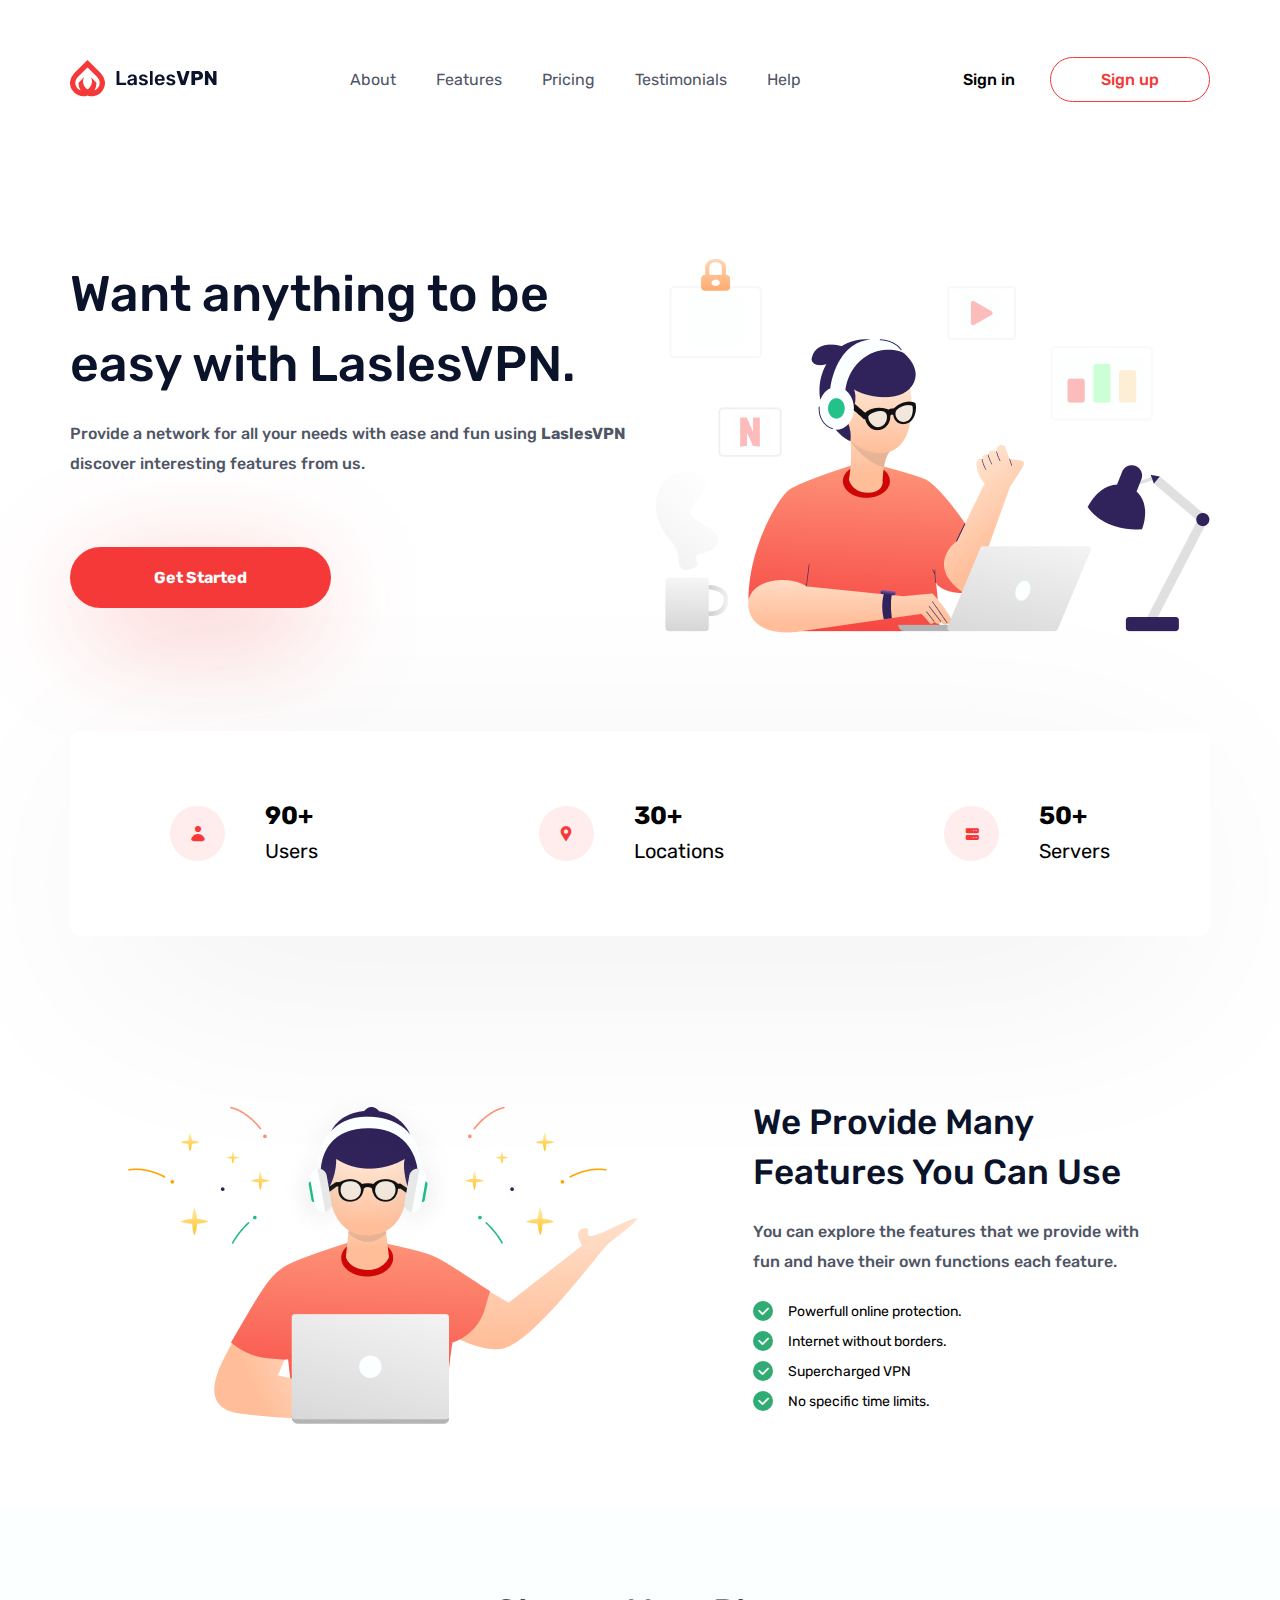
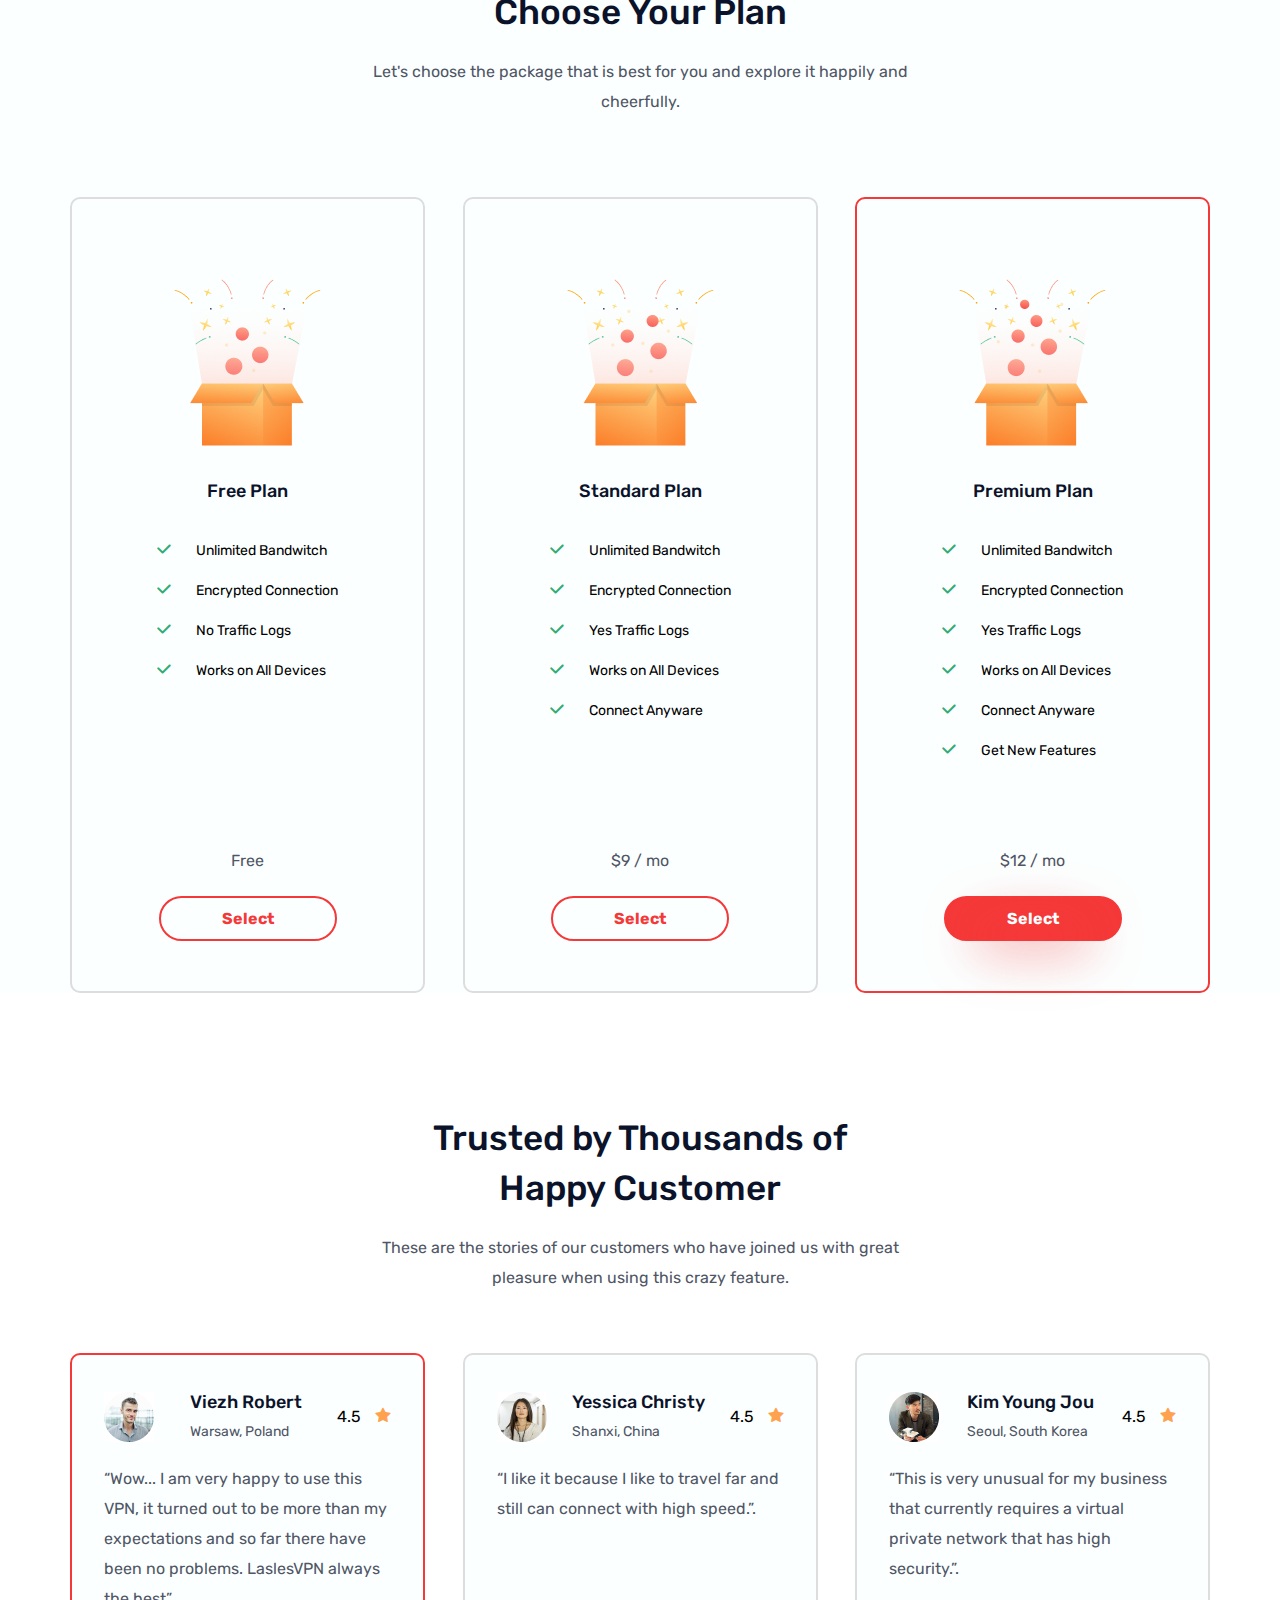
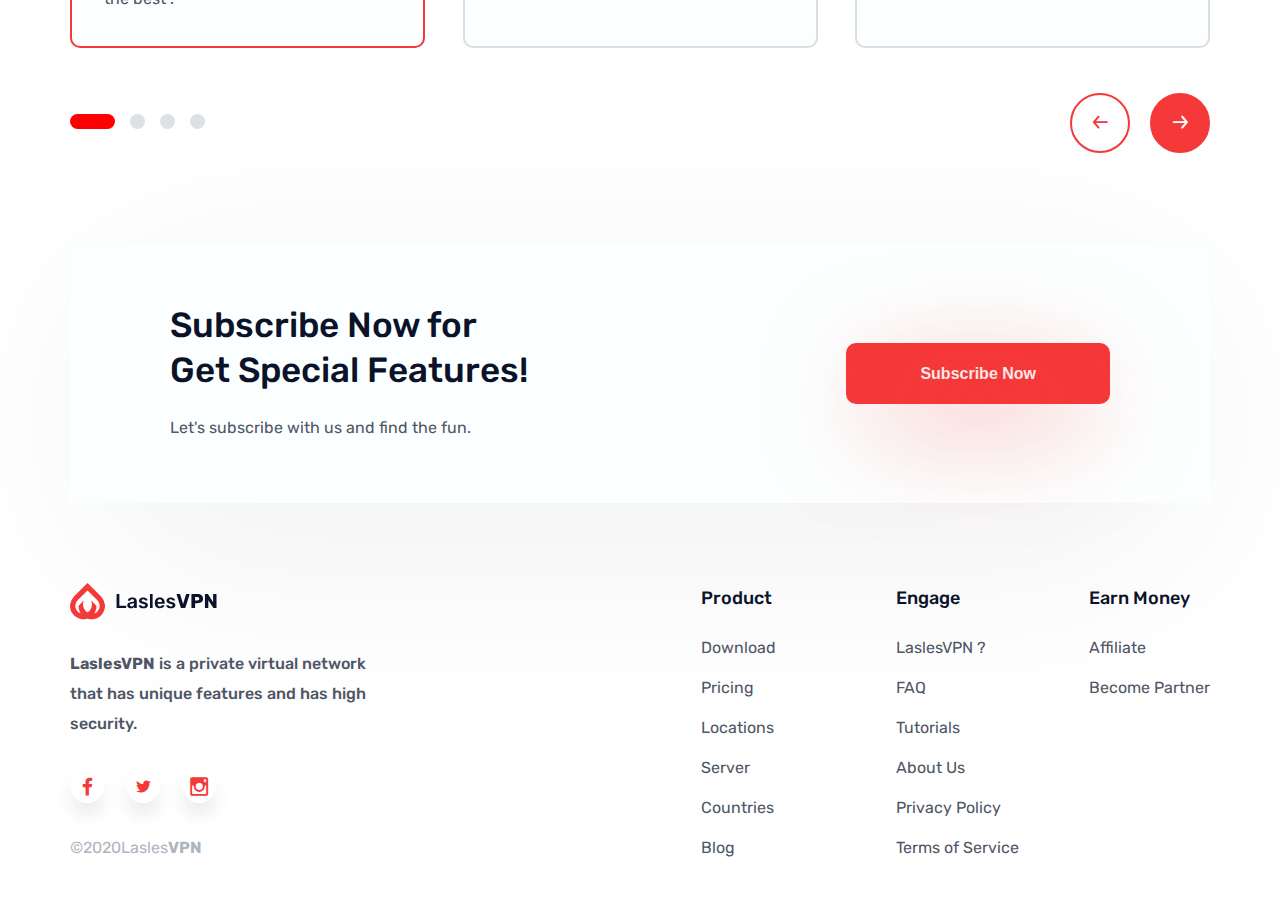
==== commit d5151179: "buttons style complete" ====
--- a/index.html
+++ b/index.html
@@ -53,7 +53,7 @@
             <h1 class="header-content__title">Want anything to be easy with LaslesVPN.</h1>
             <p class="header-content__text">Provide a network for all your needs with ease and fun using <span
                 class="header-b">LaslesVPN</span> discover interesting features from us.</p>
-            <button class="main-btn header-content-btn">Get Started</button>
+            <button class="main-btn header-content-btn header-content-btn--alt">Get Started</button>
           </div>
           <div class="img-header">
             <img src="img/sec-1.png" alt="header image">
@@ -70,7 +70,7 @@
             </span>
             <div class="stats-item-txt-wrap">
               <span class="stats-item__title">90+</span>
-              <span class="stats-item__text">users</span>
+              <span class="stats-item__text">Users</span>
             </div>
           </li>
           <li class="stats-item">
@@ -149,7 +149,7 @@
             </ul>
             <div class="chose-plan-btn">
               <p class="chose-plan-header__text">Free</p>
-              <button class="main-btn chose-btn">Select</button>
+              <button class="main-btn chose-btn chose-btn--blur">Select</button>
             </div>
           </div>
           <div class="chose-plan chose-plan__standert">
@@ -176,10 +176,10 @@
             </div>
             <div class="chose-plan-btn">
               <p class="chose-plan-header__text">$9 / mo</p>
-              <button class="main-btn chose-btn">Select</button>
-            </div>
-          </div>
-          <div class="chose-plan chose-plan__premium">
+              <button class="main-btn chose-btn chose-btn--blur">Select</button>
+            </div>
+          </div>
+          <div class="chose-plan chose-plan--active">
             <img src="img/plan/Premium.png" alt="Free Plan">
             <h3 class="chose-plan-title">Premium Plan</h3>
             <ul class="chose-plans-list">
@@ -204,7 +204,7 @@
             </ul>
             <div class="chose-plan-btn">
               <p class="chose-plan-header__text">$12 / <span class="chose-month">mo</span></p>
-              <button class="main-btn chose-btn">Select</button>
+              <button class="main-btn chose-btn chose-btn--active">Select</button>
             </div>
           </div>
         </div>
@@ -302,7 +302,7 @@
             <h2 class="subscribe-item__title">Subscribe Now for Get Special Features!</h2>
             <p class="subscribe-item__text">Let's subscribe with us and find the fun.</p>
           </div>
-          <button class="subscribe-btn">Subscribe Now</button>
+          <button class="subscribe-btn subscribe-btn--blur">Subscribe Now</button>
         </div>
       </div>
     </section>
--- a/css/main.css
+++ b/css/main.css
@@ -118,7 +118,8 @@
 }
 
 *,
-li {
+li,
+a {
   text-decoration: none;
 }
 
@@ -228,10 +229,19 @@
   padding: 20px;
   line-height: 19px;
   color: #4f5665;
+  border-radius: 50%;
+  transition-property: box-shadow, border-radius, color 0.4s;
+  transition-duration: 0.8s;
+}
+
+.main-nav-link:hover {
+  box-shadow: 0px 13px 18px rgb(17 19 35 / 8%);
+  border-radius: 10%;
+  background: rgba(255, 61, 61, 0.863);
+  color: #fcffff;
 }
 
 .count-users {
-  margin-top: 90px;
   margin-bottom: 150px;
 }
 
@@ -299,7 +309,7 @@
 .header-content {
   display: inline-flex;
   margin-top: 100px;
-  margin-bottom: 100px;
+  margin-bottom: 95px;
 }
 
 .header-content__title {
@@ -310,13 +320,66 @@
   margin-bottom: 68px;
 }
 
-.header-content {}
-
-.main-btn {}
-
-.header-content-btn {}
-
-.img-header {}
+.main-btn {
+  font-family: 'Rubik', sans-serif;
+  font-weight: 500;
+  font-size: 16px;
+  line-height: 19px;
+  padding: 12px 31px;
+  border-radius: 50px;
+  transition-property: box-shadow, background;
+  transition-duration: 0.8s;
+}
+
+.main-btn:hover {
+  box-shadow: 0px 13px 18px rgb(17 19 35 / 8%);
+}
+
+.main-btn--alt {
+  padding: 12px 50px;
+  border: 1px solid #f53838;
+  color: #f53838;
+  /* border-radius: 50px; */
+}
+
+.main-btn--alt:hover {
+  background: #dde0e4;
+  color: rgba(180, 42, 42, 0.8);
+}
+
+.header-content-btn--alt {
+  position: relative;
+}
+
+.header-content-btn--alt:before {
+  content: '';
+  position: absolute;
+  background: rgba(245, 56, 56, 0.35);
+  filter: blur(54px);
+  border-radius: 10px;
+  z-index: -1;
+  top: 25px;
+  bottom: -25px;
+  left: 20px;
+  right: 20px;
+}
+
+.header-content-btn {
+  padding: 18px 84px;
+  color: #fcffff;
+  font-weight: 700;
+  font-size: 16px;
+  line-height: 25px;
+  background: #f53838;
+  transition-property: box-shadow, background, border-radius;
+}
+
+.header-content-btn:hover {
+  box-shadow: 0px 10px 30px 2px rgb(17 19 35 / 25%);
+  border-radius: 1%;
+  background: rgba(255, 61, 61, 0.863);
+  color: #fcffff;
+}
 
 .icon-loc,
 .icon-user,
@@ -368,29 +431,10 @@
   margin-right: 12px;
 }
 
-.provide-item-icon {
-  width: 20px;
-  height: 20px;
-  background: #2fab73;
-  border-radius: 50%;
-  font-size: 80%;
-  padding-top: 1px;
-  padding-left: 1px;
-  display: inline-flex;
-  justify-content: center;
-  align-items: center;
-  color: #fff;
-  margin-right: 12px;
-}
-
 .txt-p {
   font-weight: 400;
   font-size: 14px;
   line-height: 30px;
-}
-
-.block {
-  height: 150px;
 }
 
 .chose-plan-section {
@@ -400,8 +444,9 @@
 
 .chose-plan-header {
   text-align: center;
-  padding-top: 80px;
-  padding-bottom: 60px;
+  /* padding-top: 80px;
+  padding-bottom: 60px; */
+  padding: 80px 25% 60px;
 }
 
 .chose-plans {
@@ -419,14 +464,20 @@
   border-radius: 10px;
 }
 
+.chose-plan--active {
+  border: 2px solid #f53838;
+}
+
+.chose-plan:hover {
+  border: 2px solid #f53838;
+}
+
 .chose-plan-title {
   padding-top: 30px;
   padding-bottom: 30px;
   text-align: center;
 }
 
-.chose-plan__free {}
-
 .chose-plans-list {
   padding-bottom: 50px;
 }
@@ -443,18 +494,82 @@
   margin-bottom: 10px;
 }
 
-
 .chose-plan-btn {
   margin-top: auto;
+  text-align: center;
 }
 
 .chose-plan-header__text {
   text-align: center;
+  padding-top: 20px;
   padding-bottom: 20px;
+  font-weight: 400;
 }
 
 .chose-btn {
-  align-items: center;
+  font-weight: 700;
+  font-size: 16px;
+  line-height: 19px;
+  border-radius: 50px;
+  padding: 11px 61px;
+  color: #f53838;
+  border: 2px solid #F53838;
+  box-sizing: border-box;
+  border-radius: 50px;
+  transition: background 0.2s, color 0.8s;
+}
+
+.chose-btn:hover {
+  background: #f53838;
+  color: #fcffff;
+}
+
+.chose-btn--active {
+  background: #f53838;
+  color: #fcffff;
+  position: relative;
+  z-index: 1;
+}
+
+.chose-btn--active:hover {
+  color: #f53838;
+  background: #fcffff;
+}
+
+.chose-btn--active:hover:before {
+  content: none;
+}
+
+.chose-btn--active:before {
+  content: '';
+  position: absolute;
+  background: rgba(245, 56, 56, 0.35);
+  filter: blur(25px);
+  border-radius: 60px;
+  z-index: -1;
+  top: 17px;
+  bottom: -17px;
+  left: 25px;
+  right: 25px;
+}
+
+.chose-btn--blur {
+  position: relative;
+  z-index: 1;
+  transition: background 1.8s;
+}
+
+.chose-btn--blur:hover:before {
+  content: '';
+  position: absolute;
+  background: rgba(245, 56, 56, 0.35);
+  filter: blur(25px);
+  border-radius: 60px;
+  z-index: -1;
+  top: 17px;
+  bottom: -17px;
+  left: 25px;
+  right: 25px;
 }
 
 .testimonials-section {
@@ -499,10 +614,6 @@
   height: 50px;
   width: 50px;
   border-radius: 50%;
-}
-
-.testimonials-user-loc {
-  /* display: flex;flex-direction: column; */
 }
 
 .testimonials-reviews-post {
@@ -513,6 +624,7 @@
   border-radius: 10px;
   width: 355px;
   margin-bottom: 45px;
+  cursor: pointer;
 }
 
 .testimonials-reviews-post:hover {
@@ -583,8 +695,6 @@
   align-items: center;
   justify-content: space-between;
 }
-
-.slider__buttons {}
 
 .slider__buttons-item {
   height: 60px;
@@ -592,6 +702,12 @@
   border-radius: 50%;
   color: #f53838;
   border: 2px solid #f53838;
+  transition: box-shadow 0.8s;
+}
+
+.slider__buttons-item:hover,
+.slider__bullets-button:hover {
+  box-shadow: 0px 10px 30px 2px rgb(17 19 35 / 25%);
 }
 
 .slider__buttons-item:first-child {
@@ -606,8 +722,6 @@
 .subscribe-section {
   margin-top: 90px;
 }
-
-.subscribe-flex {}
 
 .subscribe-wrap {
   display: flex;
@@ -653,7 +767,44 @@
   line-height: 30px;
 }
 
-.subscribe-btn {}
+.subscribe-btn {
+  font-weight: 700;
+  font-size: 16px;
+  line-height: 25px;
+  padding: 16px 72px;
+  background: #f53838;
+  color: #fcffff;
+  border-radius: 10px;
+  border: 2px solid #f53838;
+  transition: background 0.5s, color 0.8s, transform 0.8s;
+}
+
+.subscribe-btn:hover {
+  background: #fff;
+  transform: scale(1.1);
+  color: #f53838;
+}
+
+.subscribe-btn--blur {
+  position: relative;
+  z-index: 1;
+}
+
+.subscribe-btn--blur:before {
+  content: '';
+  position: absolute;
+  background: rgba(245, 56, 56, 0.35);
+  filter: blur(54px);
+  border-radius: 10px;
+  top: 25px;
+  left: 20px;
+  bottom: -25px;
+  right: 20px;
+}
+
+.subscribe-btn--blur:hover:before {
+  content: none;
+}
 
 .ft-main {
   margin-top: 80px;
@@ -719,9 +870,8 @@
 }
 
 .ft-social-link {
-  text-decoration: none;
+  /* text-decoration: none; */
   color: #f53838;
-  /* background: transparent; */
   font-size: 33px;
   border-radius: 50%;
   padding: 1px;
@@ -729,13 +879,12 @@
   width: 34px;
   box-shadow: 0px 13px 18px rgba(17, 19, 35, 0.08);
   position: relative;
-}
-
-.icon-fb--alt {}
-
-.icon-twit--alt {}
-
-.icon-insta--alt {}
+  transition: all 0.8s;
+}
+
+.ft-social-link:hover {
+  transform: scale(1.4);
+}
 
 .ft-copy-txt {
   font-weight: 400;
@@ -765,4 +914,13 @@
 
 .ft__link {
   color: #4f5665;
+  background-image: linear-gradient(currentColor, currentColor);
+  background-position: 0% 100%;
+  background-repeat: no-repeat;
+  background-size: 0% 2px;
+  transition: background-size .3s;
+}
+
+.ft__link:hover {
+  background-size: 100% 2px;
 }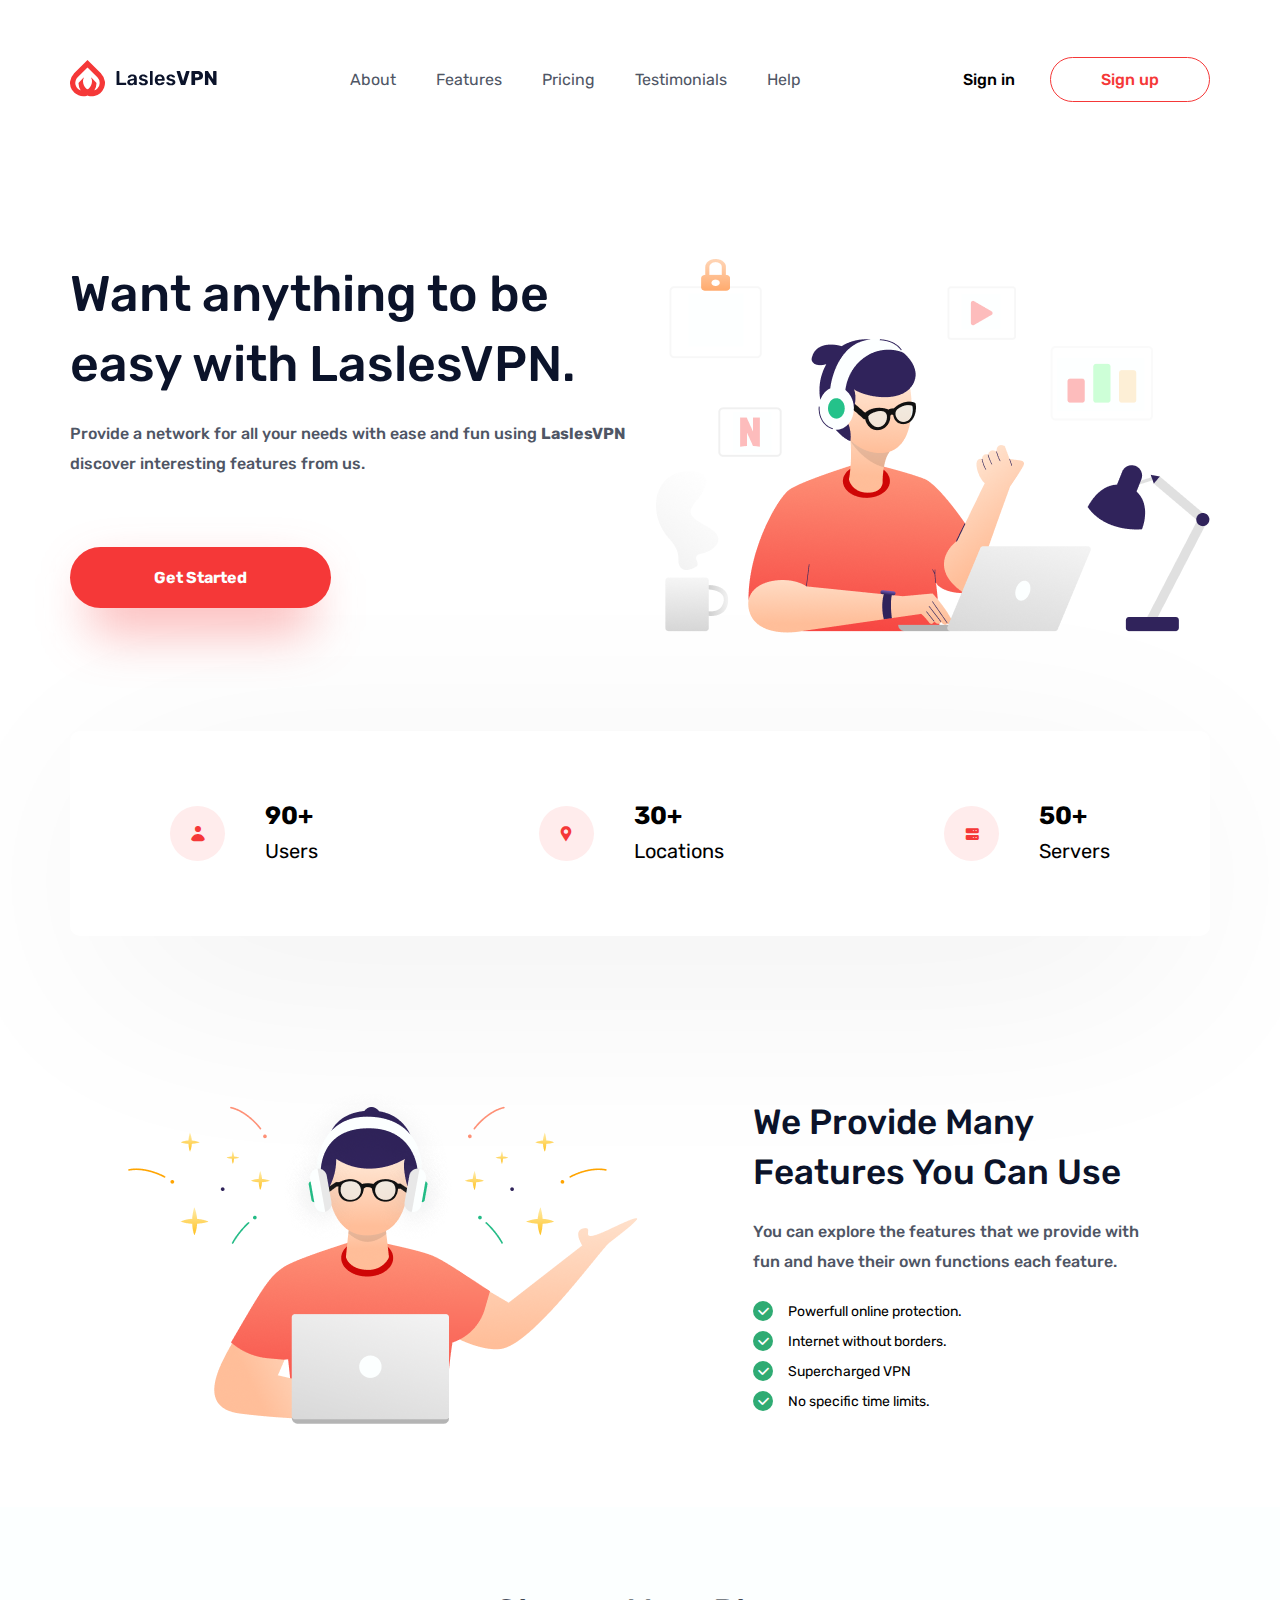
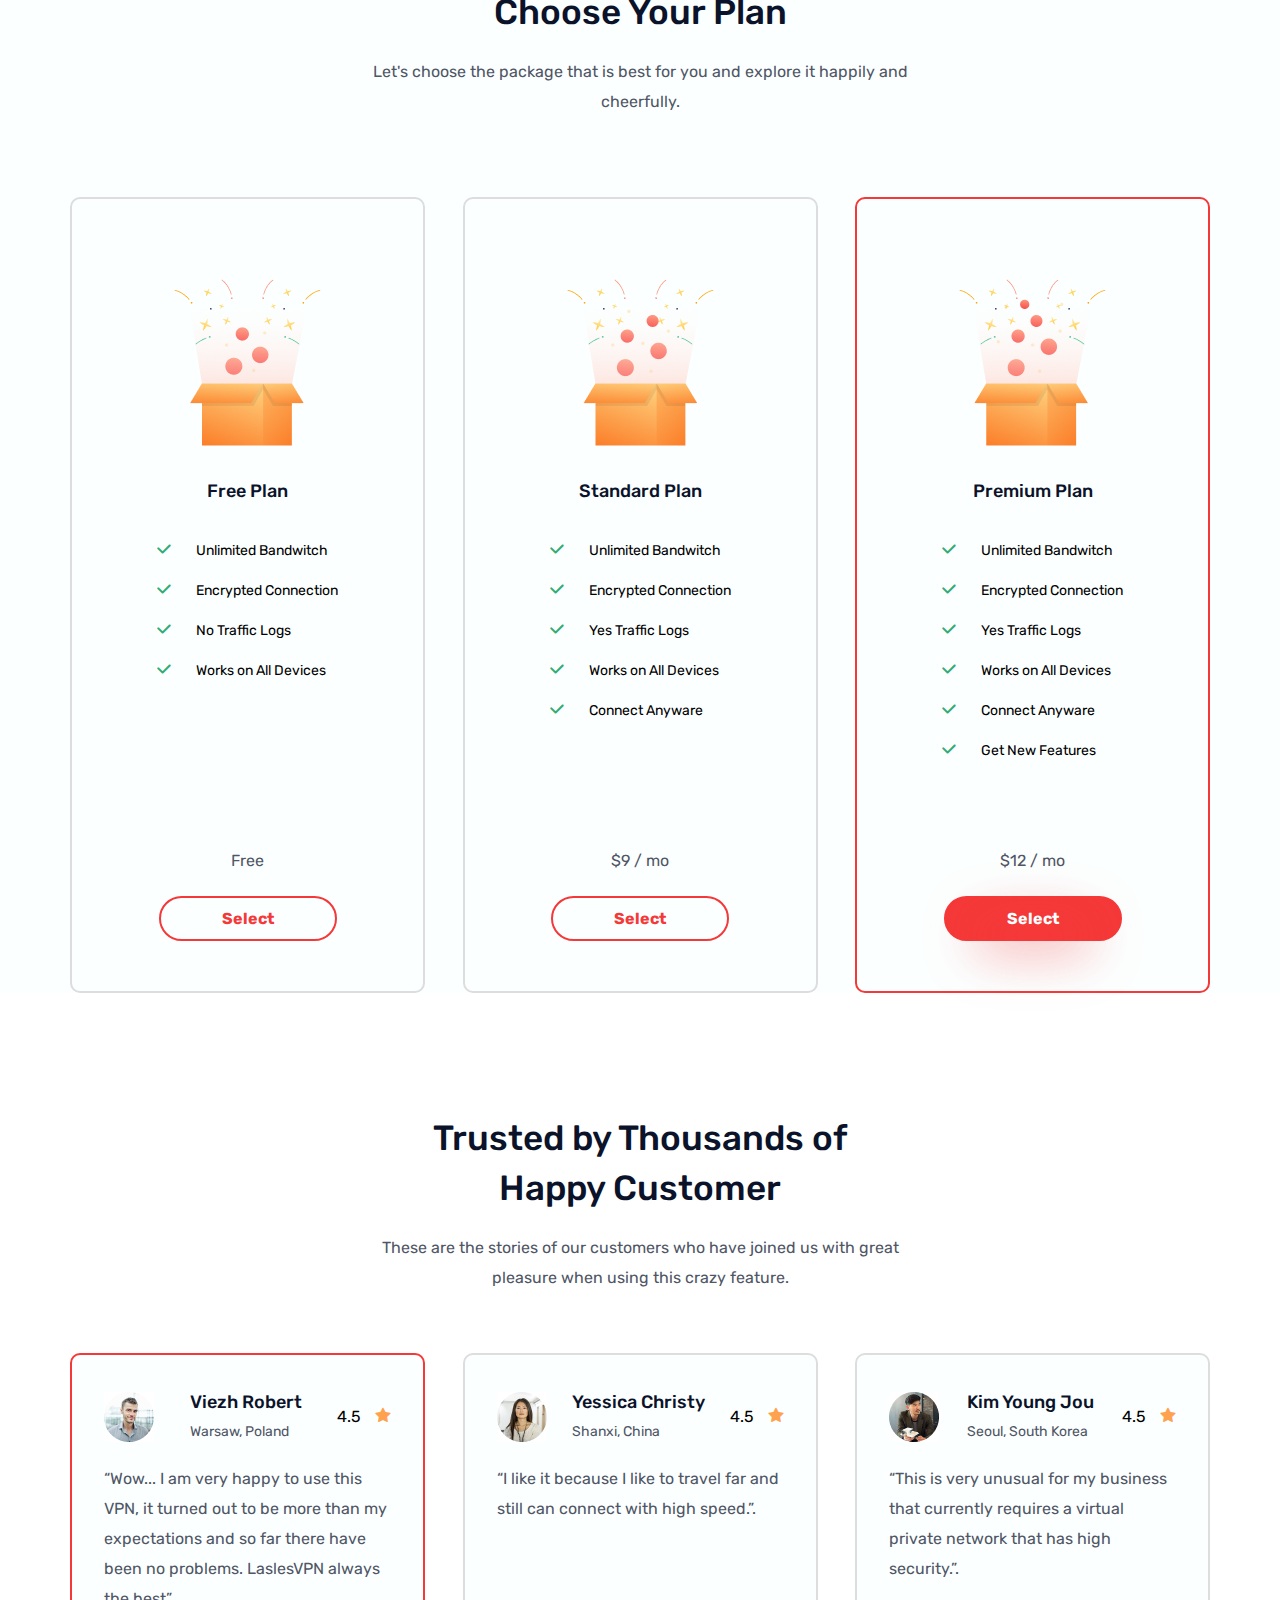
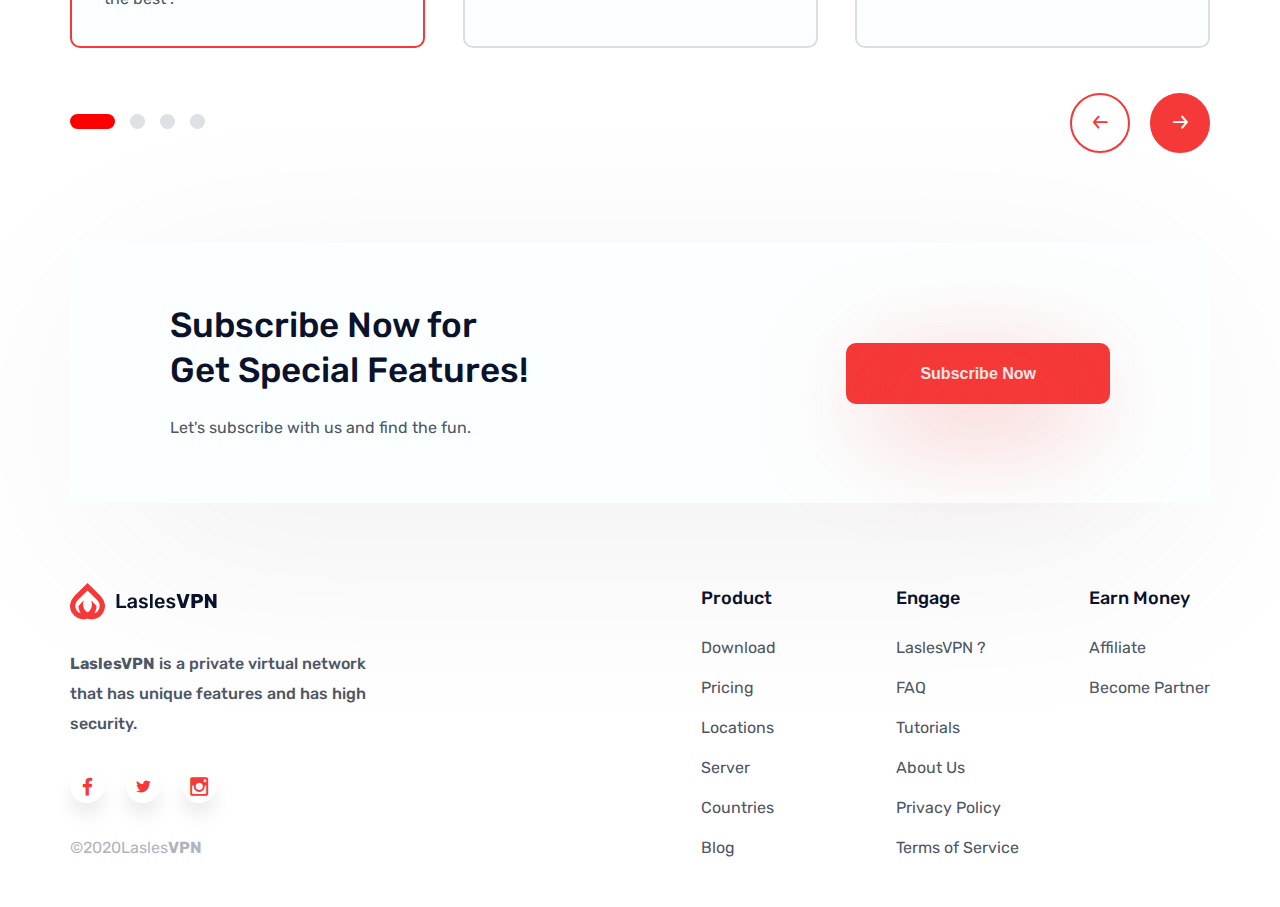
==== commit 06959f87: "fix seo & style file" ====
--- a/index.html
+++ b/index.html
@@ -23,25 +23,25 @@
       <nav class="page-nav">
         <ul class="main-nav-list">
           <li class="main-nav-item">
-            <a href="" class="main-nav-link">About</a>
+            <a href="#" class="main-nav-link">About</a>
           </li>
           <li class="main-nav-item">
-            <a href="" class="main-nav-link">Features</a>
+            <a href="#" class="main-nav-link">Features</a>
           </li>
           <li class="main-nav-item">
-            <a href="" class="main-nav-link">Pricing</a>
+            <a href="#" class="main-nav-link">Pricing</a>
           </li>
           <li class="main-nav-item">
-            <a href="" class="main-nav-link">Testimonials</a>
+            <a href="#" class="main-nav-link">Testimonials</a>
           </li>
           <li class="main-nav-item">
-            <a href="" class="main-nav-link">Help</a>
+            <a href="#" class="main-nav-link">Help</a>
           </li>
         </ul>
       </nav>
       <div>
-        <button class="main-btn">Sign in</button>
-        <button class="main-btn main-btn--alt">Sign up</button>
+        <button class="main-btn" name="sing-in">Sign in</button>
+        <button class="main-btn main-btn--alt" name="sing-up">Sign up</button>
       </div>
     </div>
   </header>
@@ -53,7 +53,7 @@
             <h1 class="header-content__title">Want anything to be easy with LaslesVPN.</h1>
             <p class="header-content__text">Provide a network for all your needs with ease and fun using <span
                 class="header-b">LaslesVPN</span> discover interesting features from us.</p>
-            <button class="main-btn header-content-btn header-content-btn--alt">Get Started</button>
+            <button class="main-btn header-content-btn header-content-btn--alt" name="start-work">Get Started</button>
           </div>
           <div class="img-header">
             <img src="img/sec-1.png" alt="header image">
@@ -149,7 +149,7 @@
             </ul>
             <div class="chose-plan-btn">
               <p class="chose-plan-header__text">Free</p>
-              <button class="main-btn chose-btn chose-btn--blur">Select</button>
+              <button class="main-btn chose-btn chose-btn--blur" name="chose-plan-free">Select</button>
             </div>
           </div>
           <div class="chose-plan chose-plan__standert">
@@ -176,7 +176,7 @@
             </div>
             <div class="chose-plan-btn">
               <p class="chose-plan-header__text">$9 / mo</p>
-              <button class="main-btn chose-btn chose-btn--blur">Select</button>
+              <button class="main-btn chose-btn chose-btn--blur" name="chose-plan-standard">Select</button>
             </div>
           </div>
           <div class="chose-plan chose-plan--active">
@@ -204,7 +204,7 @@
             </ul>
             <div class="chose-plan-btn">
               <p class="chose-plan-header__text">$12 / <span class="chose-month">mo</span></p>
-              <button class="main-btn chose-btn chose-btn--active">Select</button>
+              <button class="main-btn chose-btn chose-btn--active" name="chose-plan-premium">Select</button>
             </div>
           </div>
         </div>
@@ -274,22 +274,24 @@
           <div class="slider__controls">
             <ul class="slider__bulets">
               <li class="slider__bullets-item">
-                <button class="slider__bullets-button slider__bullets-button--active" aria-label="slide 1"></button>
+                <button name="slide-1" class="slider__bullets-button slider__bullets-button--active"
+                  aria-label="slide 1"></button>
               </li>
               <li class="slider__bullets-item">
-                <button class="slider__bullets-button" aria-label="slide 2"></button>
+                <button class="slider__bullets-button" aria-label="slide 2" name="slide-2"></button>
               </li>
               <li class="slider__bullets-item">
-                <button class="slider__bullets-button" aria-label="slide 3"></button>
+                <button class="slider__bullets-button" aria-label="slide 3" name="slide-3"></button>
               </li>
               <li class="slider__bullets-item">
-                <button class="slider__bullets-button" aria-label="slide 4"></button>
+                <button class="slider__bullets-button" aria-label="slide 4" name="slide-4"></button>
               </li>
             </ul>
             <div class="slider__buttons">
-              <button class="slider__buttons-item"><span class="icon-left"></span></button>
-              <button class="slider__buttons-item slider__buttons-item--active"><span
-                  class="icon-right"></span></button>
+              <button name="arrow-left" class="slider__buttons-item" aria-label="slide arrow left"><span
+                  class="icon-left"></span></button>
+              <button name="arrow-right" class="slider__buttons-item slider__buttons-item--active"
+                aria-label="slide arrow right"><span class="icon-right"></span></button>
             </div>
           </div>
         </div>
@@ -302,7 +304,7 @@
             <h2 class="subscribe-item__title">Subscribe Now for Get Special Features!</h2>
             <p class="subscribe-item__text">Let's subscribe with us and find the fun.</p>
           </div>
-          <button class="subscribe-btn subscribe-btn--blur">Subscribe Now</button>
+          <button class="subscribe-btn subscribe-btn--blur" name="get-starterd">Subscribe Now</button>
         </div>
       </div>
     </section>
@@ -318,11 +320,11 @@
             unique
             features and has high security.</p>
           <ul class="ft-social-list">
-            <li class="ft-social-item"><a href="#" class="ft-social-link"><span
+            <li class="ft-social-item"><a href="#" class="ft-social-link" aria-label="Link Facebook"><span
                   class="icon-fb icon-fb--alt "></span></a></li>
-            <li class="ft-social-item"><a href="#" class="ft-social-link"><span
+            <li class="ft-social-item"><a href="#" class="ft-social-link" aria-label="Link Twitter"><span
                   class="icon-twit icon-twit--alt"></span></a></li>
-            <li class="ft-social-item"><a href="#" class="ft-social-link"><span
+            <li class="ft-social-item"><a href="#" class="ft-social-link" aria-label="Link Instagram"><span
                   class="icon-insta icon-insta--alt"></span></a></li>
           </ul>
           <p class="ft-copy-txt">©2020Lasles<span class="header-b">VPN</span></p>
--- a/css/main.css
+++ b/css/main.css
@@ -142,11 +142,12 @@
 }
 
 /* !=-----= */
-*,
-*:before,
-*:after {
-  /* box-shadow: 0 0 5px #ccc; */
-}
+/*
+**,
+**:before,
+**:after {
+  box-shadow: 0 0 5px #ccc;
+} */
 
 /* todo --- style----- */
 
@@ -355,7 +356,7 @@
   content: '';
   position: absolute;
   background: rgba(245, 56, 56, 0.35);
-  filter: blur(54px);
+  filter: blur(25px);
   border-radius: 10px;
   z-index: -1;
   top: 25px;
@@ -371,7 +372,8 @@
   font-size: 16px;
   line-height: 25px;
   background: #f53838;
-  transition-property: box-shadow, background, border-radius;
+  transition-property: box-shadow, background, border-radius, transform;
+  transition-duration: 0.8s;
 }
 
 .header-content-btn:hover {
@@ -379,6 +381,7 @@
   border-radius: 1%;
   background: rgba(255, 61, 61, 0.863);
   color: #fcffff;
+  transform: scale(1.1);
 }
 
 .icon-loc,
@@ -410,7 +413,6 @@
 .provide-item:before {
   content: '\e900';
   font-family: 'icomoon' !important;
-  speak: never;
   font-style: normal;
   font-weight: normal;
   font-variant: normal;
@@ -808,7 +810,7 @@
 
 .ft-main {
   margin-top: 80px;
-  margin-bottom: 35px;
+  margin-bottom: 34px;
 }
 
 .ft-content {
@@ -838,8 +840,6 @@
 .ft-txt__p {
   padding-right: 150px;
 }
-
-.fi-wrap {}
 
 .fi-wrap:first-child {
   margin-right: 150px;
@@ -903,8 +903,6 @@
   line-height: 30px;
 }
 
-.ft-product-list {}
-
 .ft-product-item {
   margin-bottom: 10px;
   font-weight: 400;
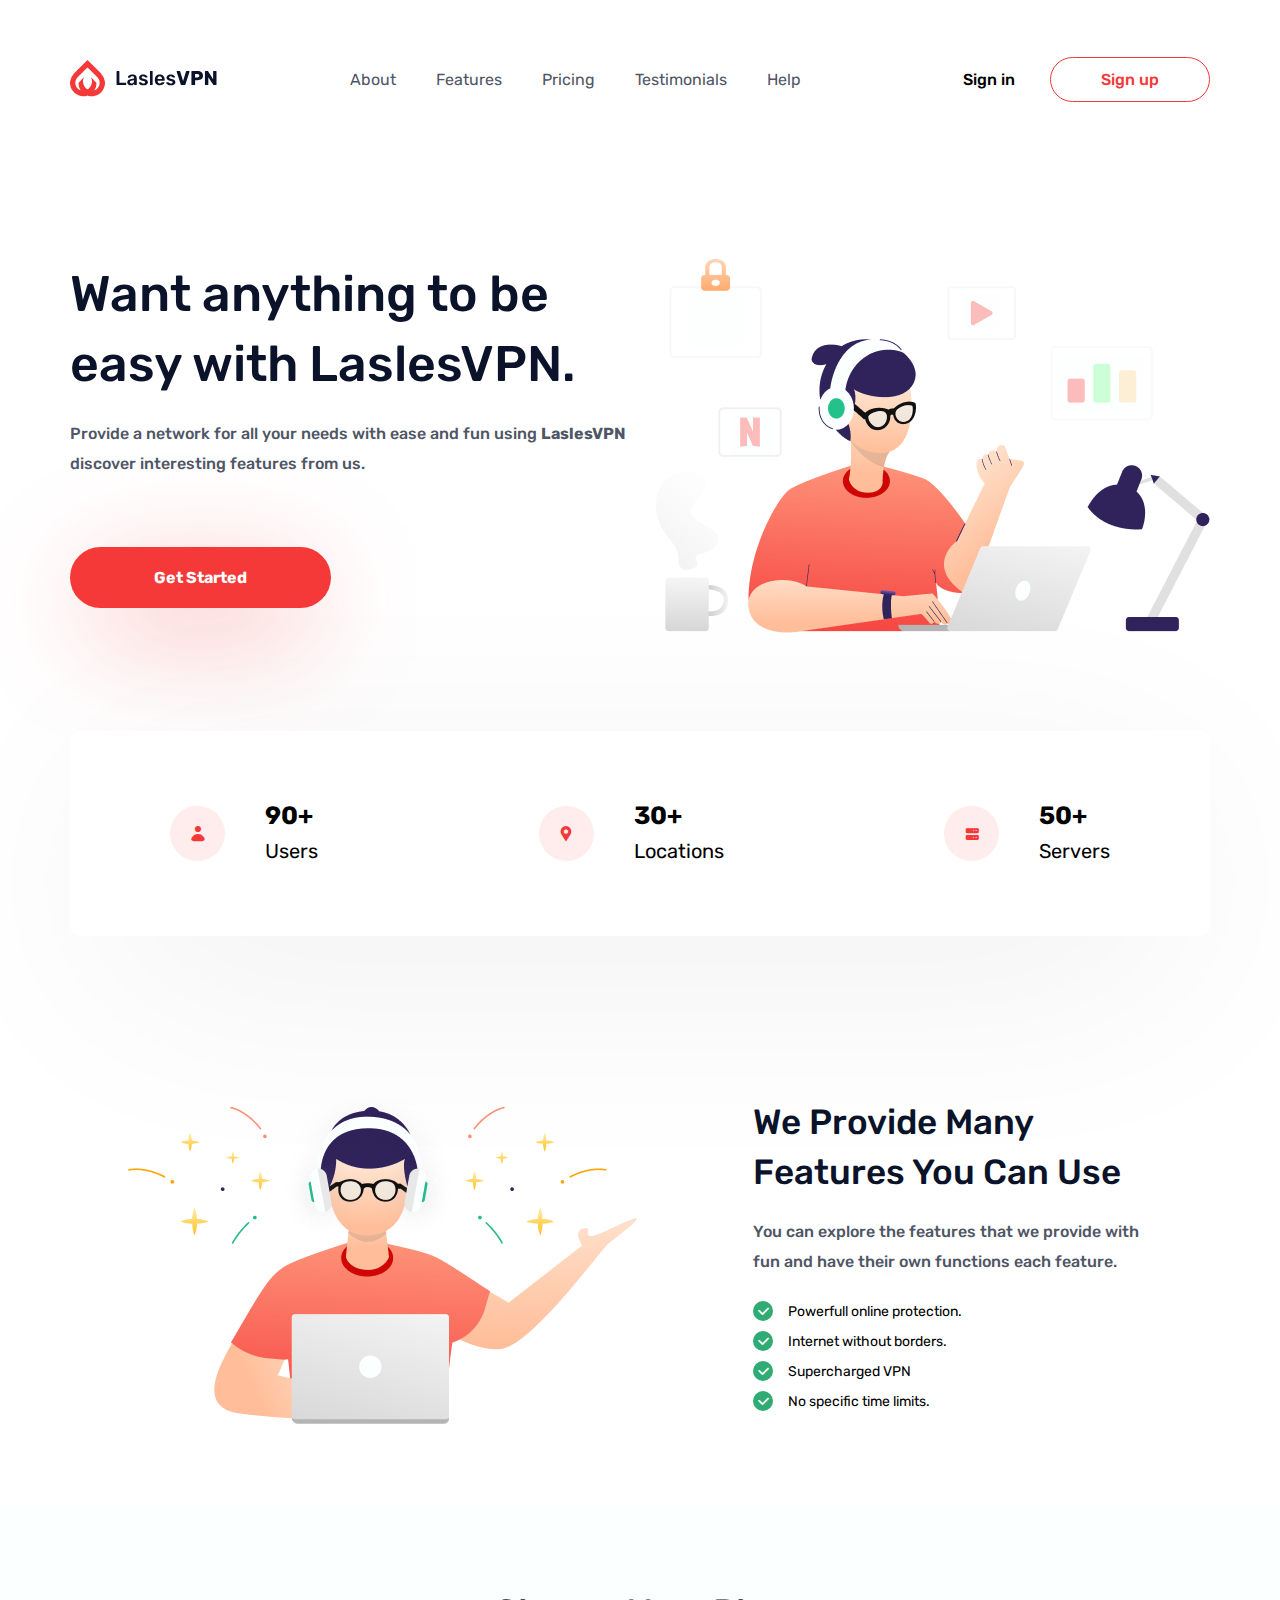
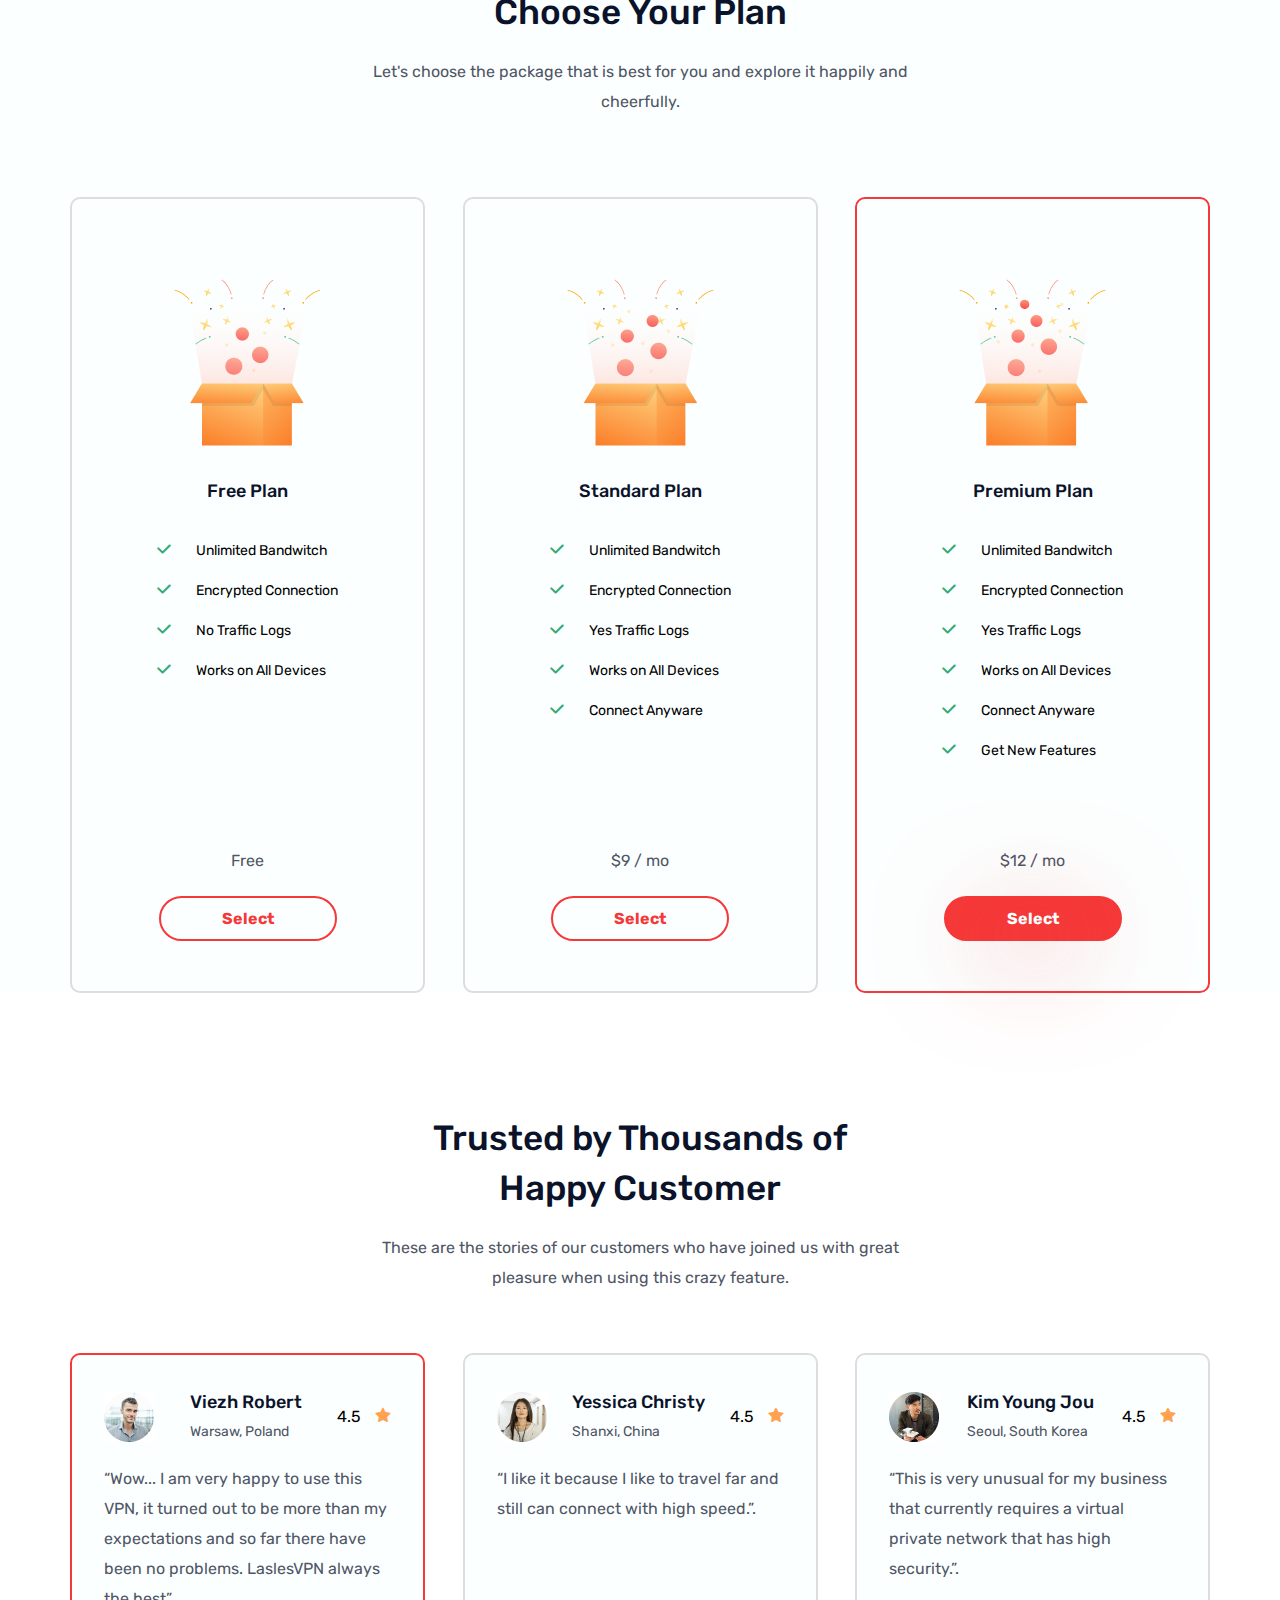
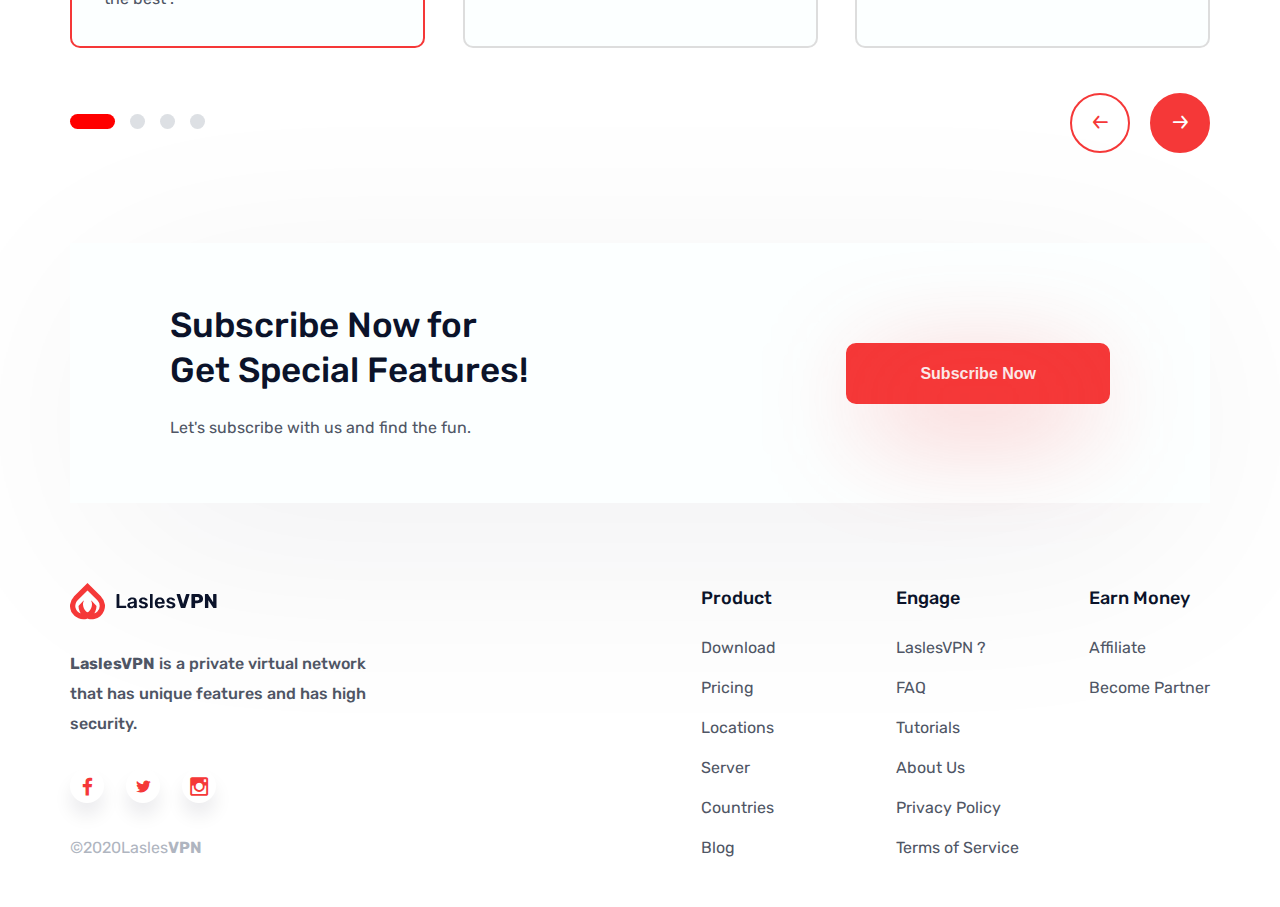
==== commit 3e07c443: "fix & Connected locally fonts" ====
--- a/index.html
+++ b/index.html
@@ -4,14 +4,14 @@
 <head>
   <meta charset="UTF-8">
   <meta http-equiv="X-UA-Compatible" content="IE=edge">
-  <meta name="description" content="LaslesVPN">
+  <meta name="description" content="Want anything to be easy with LaslesVPN.">
   <meta name="viewport" content="width=device-width, initial-scale=1.0">
   <title>LaslesVPN</title>
   <link rel="stylesheet" href="css/main.css">
   <link rel="shortcut icon" href="img/favicon.svg" type="image/x-icon">
   <link rel="stylesheet" href="icmoon/style.css">
   <link rel="preconnect" href="https://fonts.gstatic.com">
-  <link href="https://fonts.googleapis.com/css2?family=Rubik:wght@300;400;500;700&display=swap" rel="stylesheet">
+  <!-- <link href="https://fonts.googleapis.com/css2?family=Rubik:wght@300;400;500;700&display=swap" rel="stylesheet"> -->
 </head>
 
 <body>
@@ -153,7 +153,7 @@
             </div>
           </div>
           <div class="chose-plan chose-plan__standert">
-            <img src="img/plan/Standard.png" alt="Free Plan">
+            <img src="img/plan/Standard.png" alt="Standard Plan">
             <div class="chose-plan-wrap">
               <h3 class="chose-plan-title">Standard Plan</h3>
               <ul class="chose-plans-list">
@@ -180,7 +180,7 @@
             </div>
           </div>
           <div class="chose-plan chose-plan--active">
-            <img src="img/plan/Premium.png" alt="Free Plan">
+            <img src="img/plan/Premium.png" alt="Premium Plan">
             <h3 class="chose-plan-title">Premium Plan</h3>
             <ul class="chose-plans-list">
               <li class="chose-plans-item">
--- a/css/main.css
+++ b/css/main.css
@@ -149,6 +149,38 @@
   box-shadow: 0 0 5px #ccc;
 } */
 
+@font-face {
+  font-family: Rubik;
+  src: local("Rubik Regular"),
+    local("Rubik-Regular"),
+    url("../fonts/Rubik-Light.woff") format("woff");
+  font-weight: 300;
+}
+
+@font-face {
+  font-family: Rubik;
+  src: local("Rubik Regular"),
+    local("Rubik-Regular"),
+    url("../fonts/Rubik-Regular.woff") format("woff");
+  font-weight: 400;
+}
+
+@font-face {
+  font-family: Rubik;
+  src: local("Rubik Medium"),
+    local("Rubik-Medium"),
+    url("../fonts/Rubik-Medium.woff") format("woff");
+  font-weight: 500;
+}
+
+@font-face {
+  font-family: Rubik;
+  src: local("Rubik Bold"),
+    local("Rubik-Bold"),
+    url("../fonts/Rubik-Bold.woff") format("woff");
+  font-weight: bold;
+}
+
 /* todo --- style----- */
 
 body {
@@ -334,6 +366,8 @@
 
 .main-btn:hover {
   box-shadow: 0px 13px 18px rgb(17 19 35 / 8%);
+  background: rgb(255 161 158 / 65%);
+  color: rgb(101 29 46);
 }
 
 .main-btn--alt {
@@ -343,11 +377,6 @@
   /* border-radius: 50px; */
 }
 
-.main-btn--alt:hover {
-  background: #dde0e4;
-  color: rgba(180, 42, 42, 0.8);
-}
-
 .header-content-btn--alt {
   position: relative;
 }
@@ -356,7 +385,7 @@
   content: '';
   position: absolute;
   background: rgba(245, 56, 56, 0.35);
-  filter: blur(25px);
+  filter: blur(54px);
   border-radius: 10px;
   z-index: -1;
   top: 25px;
@@ -546,7 +575,7 @@
   content: '';
   position: absolute;
   background: rgba(245, 56, 56, 0.35);
-  filter: blur(25px);
+  filter: blur(54px);
   border-radius: 60px;
   z-index: -1;
   top: 17px;
@@ -565,7 +594,7 @@
   content: '';
   position: absolute;
   background: rgba(245, 56, 56, 0.35);
-  filter: blur(25px);
+  filter: blur(54px);
   border-radius: 60px;
   z-index: -1;
   top: 17px;
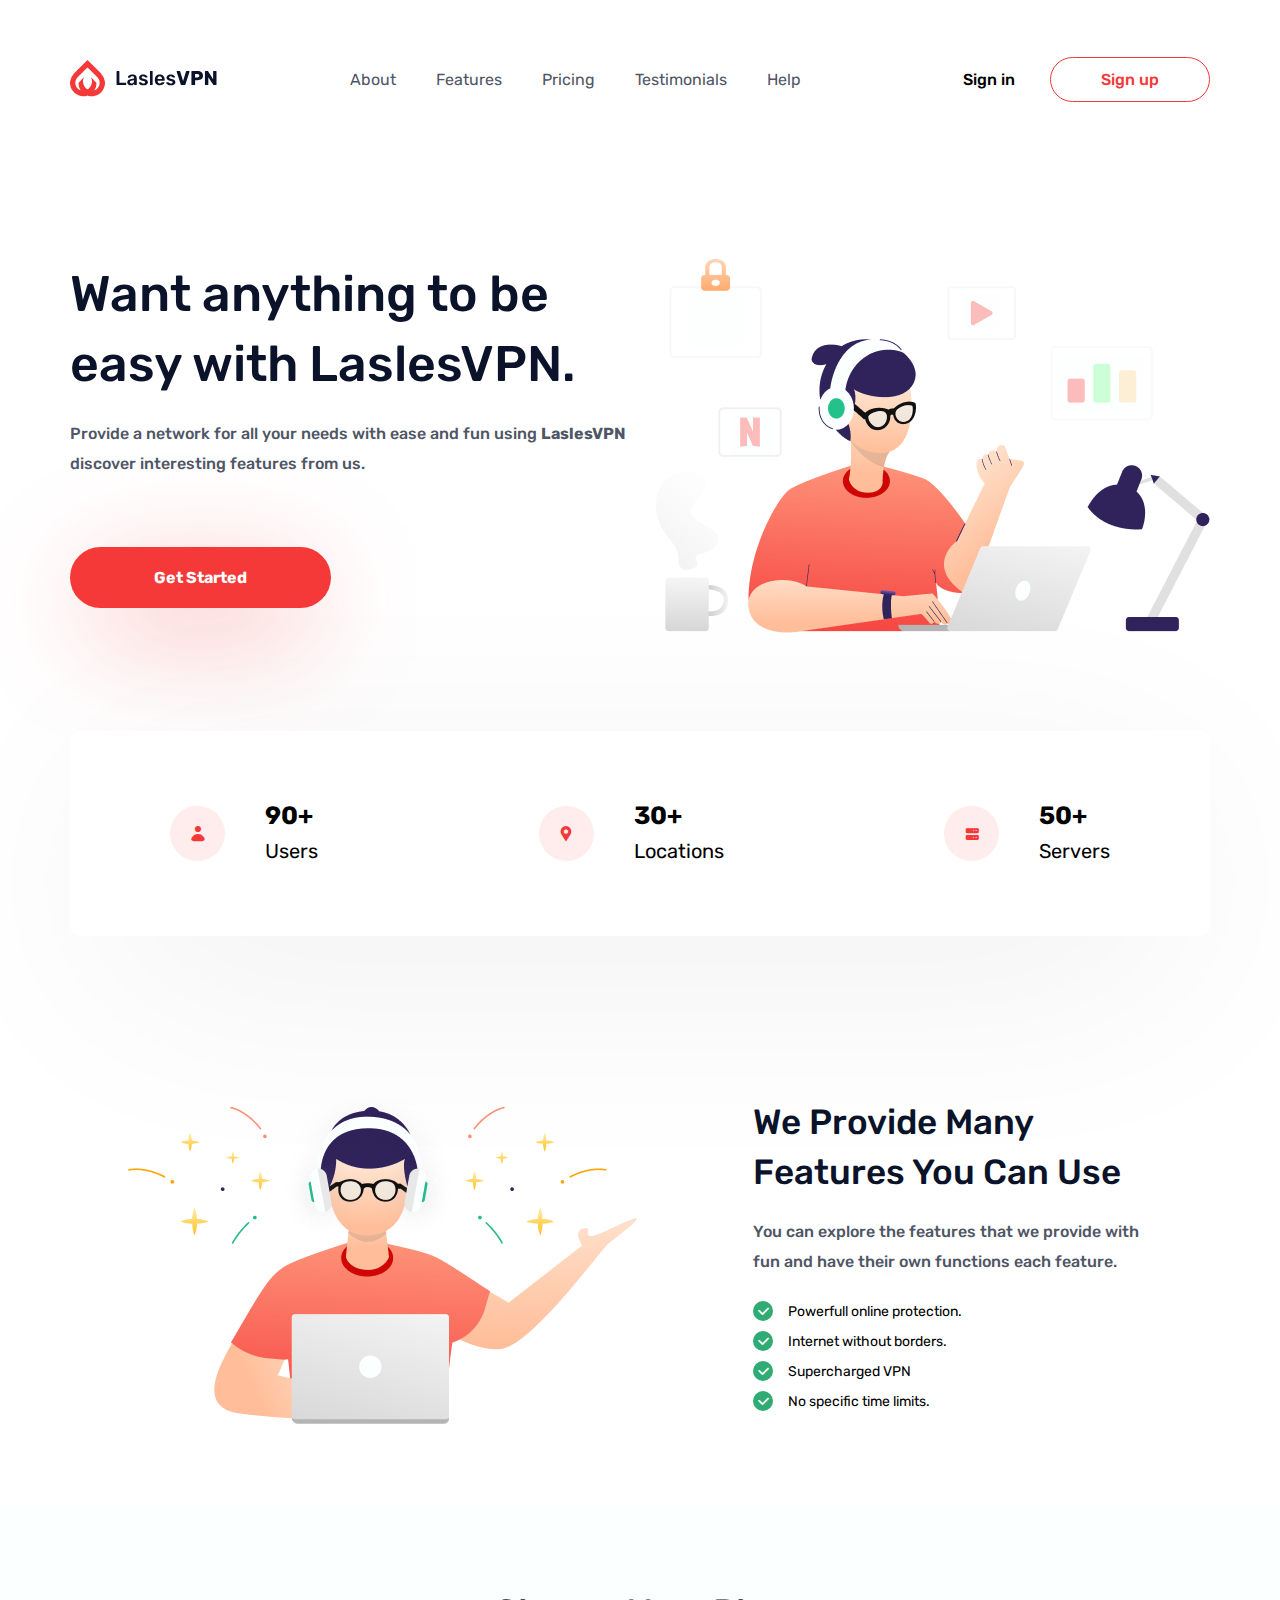
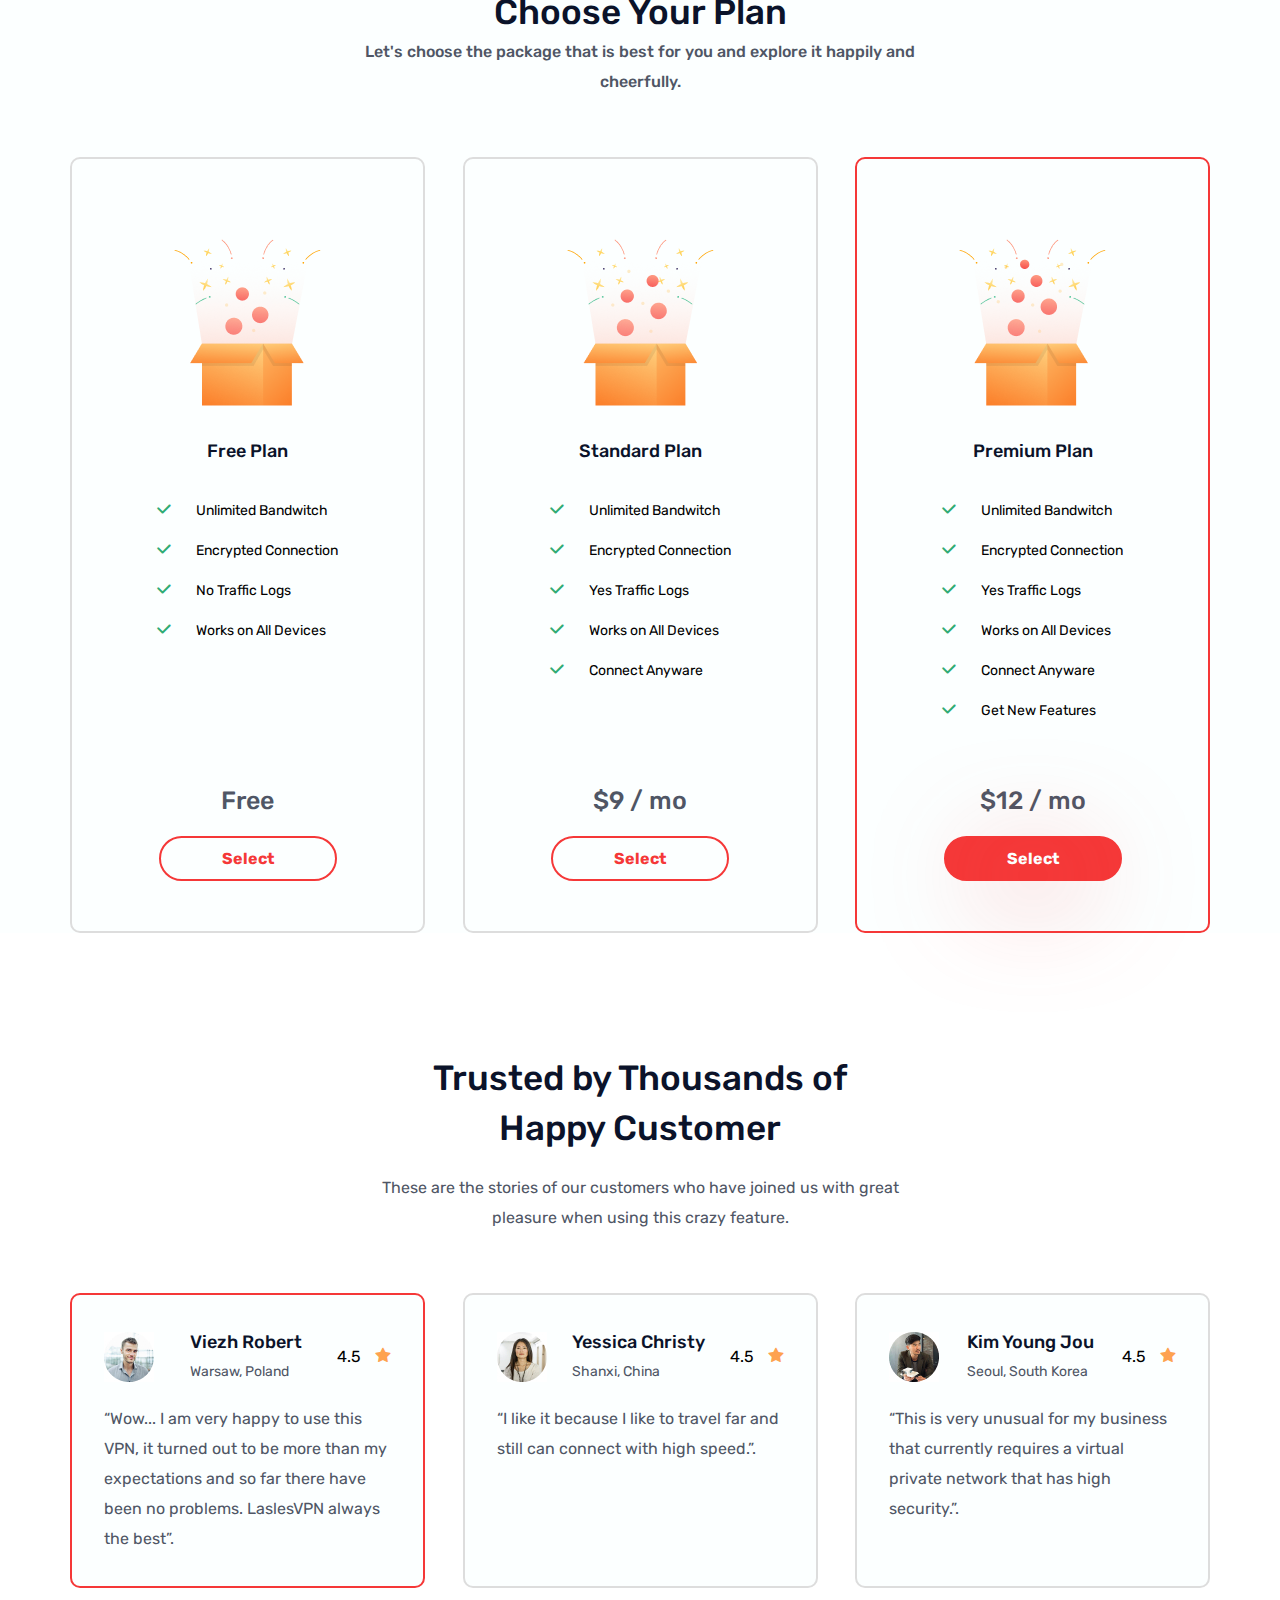
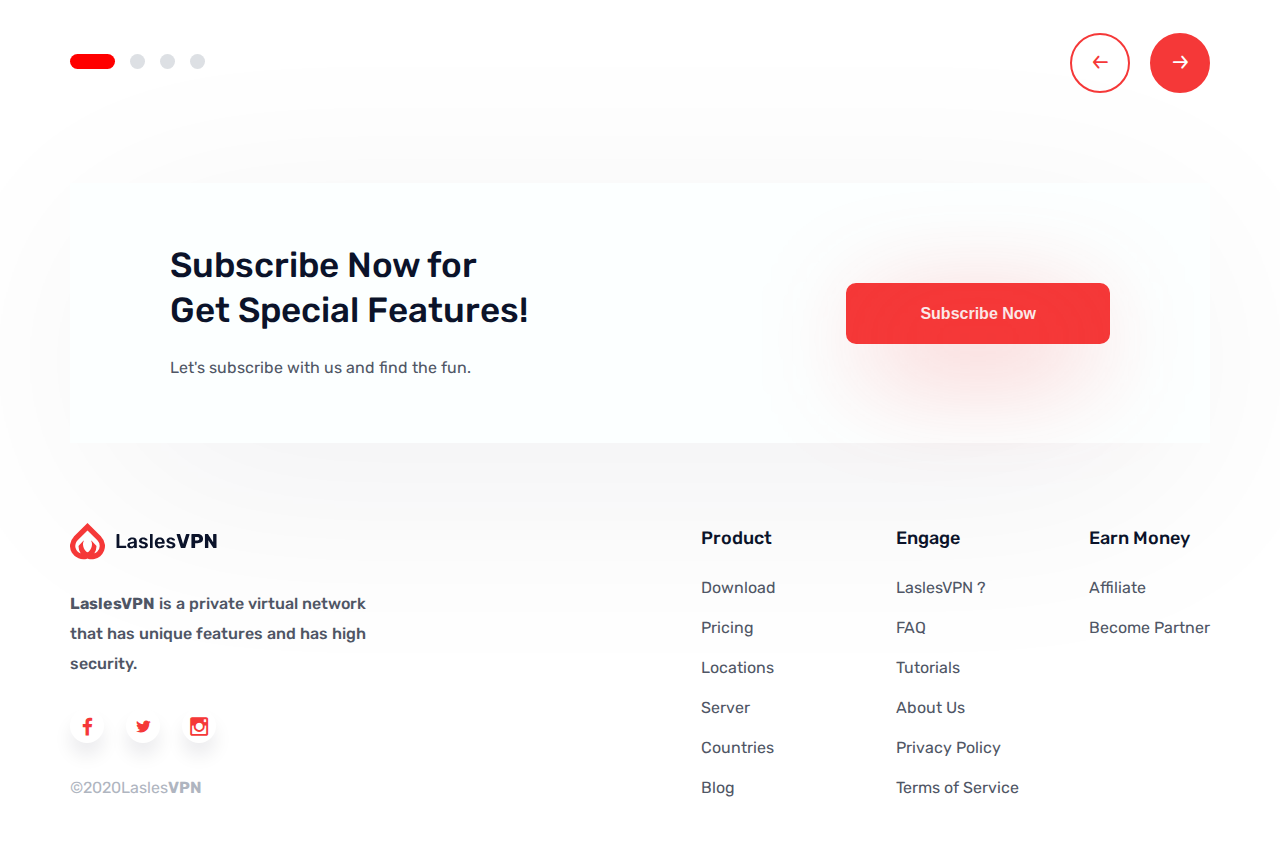
==== commit 2bf19e68: "fix html bem" ====
--- a/index.html
+++ b/index.html
@@ -148,7 +148,7 @@
               </li>
             </ul>
             <div class="chose-plan-btn">
-              <p class="chose-plan-header__text">Free</p>
+              <p class="chose-plan-btn__text">Free</p>
               <button class="main-btn chose-btn chose-btn--blur" name="chose-plan-free">Select</button>
             </div>
           </div>
@@ -175,7 +175,7 @@
               </ul>
             </div>
             <div class="chose-plan-btn">
-              <p class="chose-plan-header__text">$9 / mo</p>
+              <p class="chose-plan-btn__text">$9 / mo</p>
               <button class="main-btn chose-btn chose-btn--blur" name="chose-plan-standard">Select</button>
             </div>
           </div>
@@ -203,7 +203,7 @@
               </li>
             </ul>
             <div class="chose-plan-btn">
-              <p class="chose-plan-header__text">$12 / <span class="chose-month">mo</span></p>
+              <p class="chose-plan-btn__text">$12 / <span class="chose-month">mo</span></p>
               <button class="main-btn chose-btn chose-btn--active" name="chose-plan-premium">Select</button>
             </div>
           </div>
@@ -218,18 +218,18 @@
             pleasure when using this crazy feature.</p>
         </div>
         <div class="testimonials-reviews">
-          <div class="testimonials-reviews-post testimonials-reviews__post--active ">
+          <div class="testimonials-reviews-post testimonials-reviews-post--active ">
             <div class="testimonials-user-wrap">
               <span class="testimonials-img-user ">
                 <img src="img/icon/post-1.jpg" alt="user post">
               </span>
               <div class="testimonials-user-loc">
-                <h3 class="testimonials-user__title">Viezh Robert</h3>
-                <p class="testimonials-user__text">Warsaw, Poland</p>
+                <h3 class="testimonials-user-loc__title">Viezh Robert</h3>
+                <p class="testimonials-user-loc__text">Warsaw, Poland</p>
               </div>
               <div class="testimonials-raiting-user">
-                <span class="star-item__title">4.5</span>
-                <span class="icon-star star-item__icon"></span>
+                <span class="testimonials-raiting-user__star-item-title">4.5</span>
+                <span class="icon-star testimonials-raiting-user__star-item-icon"></span>
               </div>
             </div>
             <p class="testimonials-reviews-text">“Wow... I am very happy to use this VPN, it turned out to be more than
@@ -241,12 +241,12 @@
                 <img src="img/icon/post-2.jpg" alt="user post">
               </span>
               <div class="testimonials-user-loc">
-                <h3 class="testimonials-user__title">Yessica Christy</h3>
-                <p class="testimonials-user__text">Shanxi, China</p>
+                <h3 class="testimonials-user-loc__title">Yessica Christy</h3>
+                <p class="testimonials-user-loc__text">Shanxi, China</p>
               </div>
               <div class="testimonials-raiting-user">
-                <span class="star-item__title">4.5</span>
-                <span class="icon-star star-item__icon"></span>
+                <span class="testimonials-raiting-user__star-item-title">4.5</span>
+                <span class="icon-star testimonials-raiting-user__star-item-icon"></span>
               </div>
             </div>
             <p class="testimonials-reviews-text">“I like it because I like to travel far and still can connect with high
@@ -258,12 +258,12 @@
                 <img src="img/icon/post-3.jpg" alt="user post">
               </span>
               <div class="testimonials-user-loc">
-                <h3 class="testimonials-user__title">Kim Young Jou</h3>
-                <p class="testimonials-user__text">Seoul, South Korea</p>
+                <h3 class="testimonials-user-loc__title">Kim Young Jou</h3>
+                <p class="testimonials-user-loc__text">Seoul, South Korea</p>
               </div>
               <div class="testimonials-raiting-user">
-                <span class="star-item__title">4.5</span>
-                <span class="icon-star star-item__icon"></span>
+                <span class="testimonials-raiting-user__star-item-title">4.5</span>
+                <span class="icon-star testimonials-raiting-user__star-item-icon"></span>
               </div>
             </div>
             <p class="testimonials-reviews-text">“This is very unusual for my business that currently requires a virtual
@@ -301,8 +301,8 @@
       <div class="conteiner subscribe-flex">
         <div class="subscribe-wrap">
           <div class="subscribe-item-txt-wrap">
-            <h2 class="subscribe-item__title">Subscribe Now for Get Special Features!</h2>
-            <p class="subscribe-item__text">Let's subscribe with us and find the fun.</p>
+            <h2 class="subscribe-item-txt-wrap__title">Subscribe Now for Get Special Features!</h2>
+            <p class="subscribe-item-txt-wrap__text">Let's subscribe with us and find the fun.</p>
           </div>
           <button class="subscribe-btn subscribe-btn--blur" name="get-starterd">Subscribe Now</button>
         </div>
@@ -329,66 +329,66 @@
           </ul>
           <p class="ft-copy-txt">©2020Lasles<span class="header-b">VPN</span></p>
         </div>
-        <div class="ft__link-wrap">
-          <div class="ft__product-link">
+        <div class="ft-link-wrap">
+          <div class="ft-link-wrap__product-link">
             <h3 class="ft-product-title">Product</h3>
             <nav class="ft-product">
               <ul class="ft-product-list">
                 <li class="ft-product-item">
-                  <a href="#" class="ft__link">Download</a>
-                </li>
-                <li class="ft-product-item">
-                  <a href="#" class="ft__link">Pricing</a>
-                </li>
-                <li class="ft-product-item">
-                  <a href="#" class="ft__link">Locations</a>
-                </li>
-                <li class="ft-product-item">
-                  <a href="#" class="ft__link">Server</a>
-                </li>
-                <li class="ft-product-item">
-                  <a href="#" class="ft__link">Countries</a>
-                </li>
-                <li class="ft-product-item">
-                  <a href="#" class="ft__link">Blog</a>
+                  <a href="#" class="ft-item-link">Download</a>
+                </li>
+                <li class="ft-product-item">
+                  <a href="#" class="ft-item-link">Pricing</a>
+                </li>
+                <li class="ft-product-item">
+                  <a href="#" class="ft-item-link">Locations</a>
+                </li>
+                <li class="ft-product-item">
+                  <a href="#" class="ft-item-link">Server</a>
+                </li>
+                <li class="ft-product-item">
+                  <a href="#" class="ft-item-link">Countries</a>
+                </li>
+                <li class="ft-product-item">
+                  <a href="#" class="ft-item-link">Blog</a>
                 </li>
               </ul>
             </nav>
           </div>
-          <div class="ft__engage-link">
+          <div class="ft-link-wrap__engage-link">
             <h3 class="ft-product-title">Engage</h3>
             <nav class="ft-product">
               <ul class="ft-product-list">
                 <li class="ft-product-item">
-                  <a href="#" class="ft__link">LaslesVPN ? </a>
-                </li>
-                <li class="ft-product-item">
-                  <a href="#" class="ft__link">FAQ</a>
-                </li>
-                <li class="ft-product-item">
-                  <a href="#" class="ft__link">Tutorials</a>
-                </li>
-                <li class="ft-product-item">
-                  <a href="#" class="ft__link">About Us</a>
-                </li>
-                <li class="ft-product-item">
-                  <a href="#" class="ft__link">Privacy Policy</a>
-                </li>
-                <li class="ft-product-item">
-                  <a href="#" class="ft__link">Terms of Service</a>
+                  <a href="#" class="ft-item-link">LaslesVPN ? </a>
+                </li>
+                <li class="ft-product-item">
+                  <a href="#" class="ft-item-link">FAQ</a>
+                </li>
+                <li class="ft-product-item">
+                  <a href="#" class="ft-item-link">Tutorials</a>
+                </li>
+                <li class="ft-product-item">
+                  <a href="#" class="ft-item-link">About Us</a>
+                </li>
+                <li class="ft-product-item">
+                  <a href="#" class="ft-item-link">Privacy Policy</a>
+                </li>
+                <li class="ft-product-item">
+                  <a href="#" class="ft-item-link">Terms of Service</a>
                 </li>
               </ul>
             </nav>
           </div>
-          <div class="ft__money-link">
+          <div class="ft-link-wrap__money-link">
             <h3 class="ft-product-title">Earn Money</h3>
             <nav class="ft-product">
               <ul class="ft-product-list">
                 <li class="ft-product-item">
-                  <a href="#" class="ft__link">Affiliate</a>
-                </li>
-                <li class="ft-product-item">
-                  <a href="#" class="ft__link">Become Partner</a>
+                  <a href="#" class="ft-item-link">Affiliate</a>
+                </li>
+                <li class="ft-product-item">
+                  <a href="#" class="ft-item-link">Become Partner</a>
                 </li>
               </ul>
             </nav>
--- a/css/main.css
+++ b/css/main.css
@@ -530,11 +530,12 @@
   text-align: center;
 }
 
-.chose-plan-header__text {
+.chose-plan-btn__text {
   text-align: center;
-  padding-top: 20px;
-  padding-bottom: 20px;
-  font-weight: 400;
+  font-weight: 500;
+  font-size: 25px;
+  line-height: 30px;
+  margin-bottom: 20px;
 }
 
 .chose-btn {
@@ -662,17 +663,17 @@
   border: 2px solid #f53838;
 }
 
-.testimonials-reviews__post--active {
+.testimonials-reviews-post--active {
   border: 2px solid #f53838;
 }
 
-.testimonials-user__title {
+.testimonials-user-loc__title {
   font-weight: 500;
   font-size: 18px;
   line-height: 30px;
 }
 
-.testimonials-user__text {
+.testimonials-user-loc__text {
   font-weight: 400;
   font-size: 14px;
   line-height: 30px;
@@ -684,14 +685,14 @@
   line-height: 30px;
 }
 
-.star-item__title {
+.testimonials-raiting-user__star-item-title {
   font-weight: 400;
   font-size: 16px;
   line-height: 30px;
   margin-right: 10px;
 }
 
-.star-item__icon {
+.testimonials-raiting-user__star-item-icon {
   color: #fea250;
   height: 14px;
   width: 14px;
@@ -785,14 +786,14 @@
   width: 39%;
 }
 
-.subscribe-item__title {
+.subscribe-item-txt-wrap__title {
   font-weight: 500;
   font-size: 35px;
   line-height: 45px;
   margin-bottom: 20px;
 }
 
-.subscribe-item__text {
+.subscribe-item-txt-wrap__text {
   font-weight: 400;
   font-size: 16px;
   line-height: 30px;
@@ -848,7 +849,7 @@
   align-items: flex-start;
 }
 
-.ft__link-wrap {
+.ft-link-wrap {
   display: flex;
   justify-content: space-between;
   flex-shrink: 0;
@@ -858,11 +859,11 @@
   margin-right: 150px;
 }
 
-.ft__product-link {
+.ft-link-wrap__product-link {
   margin-right: 120px;
 }
 
-.ft__engage-link {
+.ft-link-wrap__engage-link {
   margin-right: 70px;
 }
 
@@ -939,7 +940,7 @@
   line-height: 30px;
 }
 
-.ft__link {
+.ft-item-link {
   color: #4f5665;
   background-image: linear-gradient(currentColor, currentColor);
   background-position: 0% 100%;
@@ -948,6 +949,6 @@
   transition: background-size .3s;
 }
 
-.ft__link:hover {
+.ft-item-link:hover {
   background-size: 100% 2px;
 }